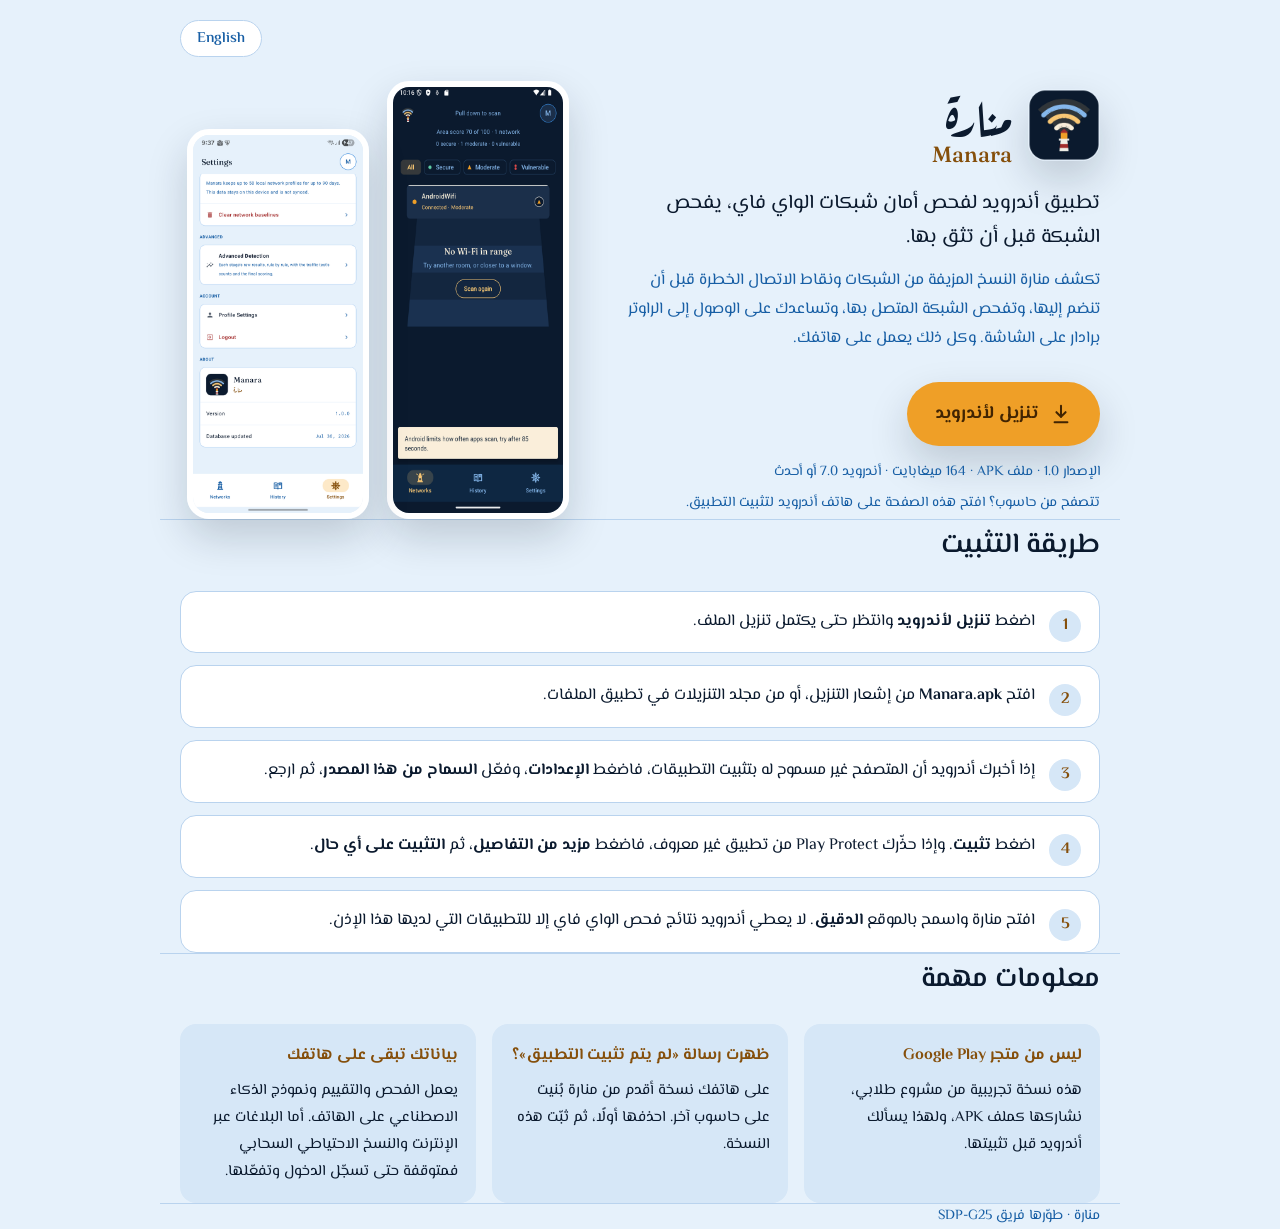
==== ar.html @ 1b04f1a7 "Add an Arabic version of the page" ====
<!doctype html>
<!--
  Manara download page, in Arabic (right to left). The English page is index.html; both use style.css.

  When you publish a new APK, update the places marked "UPDATE" in BOTH pages:
  the download link, the version, and the file size.
-->
<html lang="ar" dir="rtl">
<head>
  <meta charset="utf-8" />
  <meta name="viewport" content="width=device-width, initial-scale=1" />
  <title>منارة – تنزيل التطبيق لأندرويد</title>
  <meta name="description" content="منارة تطبيق أندرويد لفحص أمان شبكات الواي فاي قبل أن تثق بها. نزّل ملف APK." />
  <meta name="theme-color" content="#0B1A2E" />
  <link rel="icon" type="image/png" href="logo.png" />
  <link rel="preconnect" href="https://fonts.googleapis.com" />
  <link rel="preconnect" href="https://fonts.gstatic.com" crossorigin />
  <link href="https://fonts.googleapis.com/css2?family=Aref+Ruqaa&family=El+Messiri:wght@400;600;700&family=Fraunces:opsz,wght@9..144,500&display=swap" rel="stylesheet" />
  <link rel="stylesheet" href="style.css" />
</head>
<body>
  <header class="wrap">
    <nav class="topbar" aria-label="اللغة">
      <a class="lang-switch" href="index.html" lang="en" hreflang="en">English</a>
    </nav>

    <div class="hero">
      <div>
        <div class="brand">
          <img src="logo.png" alt="" width="72" height="72" />
          <h1>منارة <span class="alt-name" lang="en">Manara</span></h1>
        </div>
        <p class="tagline">تطبيق أندرويد لفحص أمان شبكات الواي فاي، يفحص الشبكة قبل أن تثق بها.</p>
        <p class="lede">
          تكشف منارة النسخ المزيفة من الشبكات ونقاط الاتصال الخطرة قبل أن تنضم إليها، وتفحص الشبكة
          المتصل بها، وتساعدك على الوصول إلى الراوتر برادار على الشاشة. وكل ذلك يعمل على هاتفك.
        </p>

        <!-- UPDATE: the download link -->
        <a class="download" href="Manara.apk" download>
          <svg viewBox="0 0 24 24" fill="none" stroke="currentColor" stroke-width="2.2" stroke-linecap="round" stroke-linejoin="round" aria-hidden="true">
            <path d="M12 3v12" /><path d="m7 10 5 5 5-5" /><path d="M5 21h14" />
          </svg>
          تنزيل لأندرويد
        </a>
        <!-- UPDATE: the version and the file size -->
        <p class="meta">الإصدار 1.0 · ملف APK · ‏164 ميغابايت · أندرويد 7.0 أو أحدث</p>
        <p class="desktop-hint">تتصفح من حاسوب؟ افتح هذه الصفحة على هاتف أندرويد لتثبيت التطبيق.</p>
      </div>

      <div class="shots">
        <img src="screenshots/scan-limit.png" width="540" height="1200"
             alt="تبويب الشبكات في منارة ليلًا، ويظهر فيه الشبكة المتصل بها وتقييم المنطقة" />
        <img src="screenshots/settings-tab.png" width="540" height="1200"
             alt="تبويب الإعدادات في منارة نهارًا، وفيه الكشف المتقدم وبطاقة حول التطبيق" />
      </div>
    </div>
  </header>

  <main>
    <section class="wrap" aria-labelledby="install">
      <h2 id="install">طريقة التثبيت</h2>
      <ol class="steps">
        <li>اضغط <strong>تنزيل لأندرويد</strong> وانتظر حتى يكتمل تنزيل الملف.</li>
        <li>افتح <strong><bdi>Manara.apk</bdi></strong> من إشعار التنزيل، أو من مجلد التنزيلات في تطبيق الملفات.</li>
        <li>إذا أخبرك أندرويد أن المتصفح غير مسموح له بتثبيت التطبيقات، فاضغط <strong>الإعدادات</strong>، وفعّل <strong>السماح من هذا المصدر</strong>، ثم ارجع.</li>
        <li>اضغط <strong>تثبيت</strong>. وإذا حذّرك Play Protect من تطبيق غير معروف، فاضغط <strong>مزيد من التفاصيل</strong>، ثم <strong>التثبيت على أي حال</strong>.</li>
        <li>افتح منارة واسمح بالموقع <strong>الدقيق</strong>. لا يعطي أندرويد نتائج فحص الواي فاي إلا للتطبيقات التي لديها هذا الإذن.</li>
      </ol>
    </section>

    <section class="wrap" aria-labelledby="good-to-know">
      <h2 id="good-to-know">معلومات مهمة</h2>
      <div class="notes">
        <div class="note">
          <h3>ليس من متجر Google Play</h3>
          <p>هذه نسخة تجريبية من مشروع طلابي، نشاركها كملف APK، ولهذا يسألك أندرويد قبل تثبيتها.</p>
        </div>
        <div class="note">
          <h3>ظهرت رسالة «لم يتم تثبيت التطبيق»؟</h3>
          <p>على هاتفك نسخة أقدم من منارة بُنيت على حاسوب آخر. احذفها أولًا، ثم ثبّت هذه النسخة.</p>
        </div>
        <div class="note">
          <h3>بياناتك تبقى على هاتفك</h3>
          <p>يعمل الفحص والتقييم ونموذج الذكاء الاصطناعي على الهاتف. أما البلاغات عبر الإنترنت والنسخ الاحتياطي السحابي فمتوقفة حتى تسجّل الدخول وتفعّلها.</p>
        </div>
      </div>
    </section>
  </main>

  <footer class="wrap">
    منارة · طوّرها فريق <bdi>SDP-G25</bdi>
  </footer>

  <script>
    // Show the "open this on your phone" hint everywhere except Android.
    if (!/Android/i.test(navigator.userAgent)) document.body.classList.add("is-desktop");
  </script>
</body>
</html>
---- style.css ----
/* Shared by index.html (English) and ar.html (Arabic, right to left). */

/* Manara's day and night colours, from the app's ui/theme/Color.kt */
:root {
  --page: #E6F1FB;      /* DaySky */
  --sea: #D6E7F7;       /* DaySea */
  --card: #FFFFFF;
  --text: #0B1A2E;      /* Navy */
  --text-2: #185FA5;    /* DeepBlue */
  --accent: #854F0B;    /* DarkAmber */
  --button: #EF9F27;    /* Amber */
  --on-button: #412402; /* AmberInk */
  --line: #B9D3EE;
  --shadow: 0 18px 40px rgba(11, 26, 46, 0.18);
  color-scheme: light;
}
@media (prefers-color-scheme: dark) {
  :root {
    --page: #0B1A2E;      /* Navy */
    --sea: #0E2742;       /* Sea */
    --card: #1B2F4A;      /* NavyRaised */
    --text: #FAEEDA;      /* WarmWhite */
    --text-2: #85B7EB;    /* SkyBlue */
    --accent: #FAC775;    /* Gold */
    --button: #FAC775;    /* Gold */
    --on-button: #412402; /* AmberInk */
    --line: #24405F;
    --shadow: 0 18px 40px rgba(0, 0, 0, 0.45);
    color-scheme: dark;
  }
}

* { box-sizing: border-box; }
html { -webkit-text-size-adjust: 100%; }
body {
  margin: 0;
  background: var(--page);
  color: var(--text);
  font: 16px/1.6 system-ui, -apple-system, "Segoe UI", Roboto, "Helvetica Neue", Arial, sans-serif;
}
/* Arabic text uses El Messiri, as in the app. */
html[lang="ar"] body,
.lang-switch:lang(ar) {
  font-family: "El Messiri", system-ui, -apple-system, "Segoe UI", Tahoma, sans-serif;
}
html[lang="ar"] body { line-height: 1.8; }
a { color: var(--text-2); }
.wrap { max-width: 960px; margin: 0 auto; padding: 0 20px; }

/* Language switch */
.topbar { display: flex; justify-content: flex-end; padding-top: 20px; }
.lang-switch {
  display: inline-block;
  padding: 4px 16px;
  border: 1px solid var(--line);
  border-radius: 999px;
  background: var(--card);
  color: var(--text-2);
  font-size: 15px;
  font-weight: 600;
  text-decoration: none;
}
.lang-switch:hover { border-color: var(--text-2); }
.lang-switch:focus-visible { outline: 3px solid var(--text-2); outline-offset: 2px; }

/* Hero */
header { padding-bottom: 40px; }
.hero {
  display: grid;
  grid-template-columns: 1.1fr 0.9fr;
  gap: 40px;
  align-items: center;
  margin-top: 24px;
}
.brand { display: flex; align-items: center; gap: 16px; margin-bottom: 20px; }
.brand img { width: 72px; height: 72px; border-radius: 18px; box-shadow: var(--shadow); }
h1 {
  font-family: "Fraunces", Georgia, serif;
  font-weight: 500;
  font-size: 44px;
  line-height: 1.05;
  margin: 0;
}
/* The name in the other language, under the main one. */
.alt-name {
  display: block;
  color: var(--accent);
  font-family: "Aref Ruqaa", serif;
  font-weight: 400;
  font-size: 26px;
  line-height: 1.2;
}
html[lang="ar"] h1 { font-family: "Aref Ruqaa", serif; font-weight: 400; font-size: 52px; line-height: 1.1; }
html[lang="ar"] .alt-name { font-family: "Fraunces", Georgia, serif; font-weight: 500; font-size: 22px; }

.tagline { font-size: 20px; line-height: 1.45; margin: 0 0 12px; }
html[lang="ar"] .tagline { line-height: 1.7; }
.lede { color: var(--text-2); margin: 0 0 28px; }

.download {
  display: inline-flex;
  align-items: center;
  gap: 12px;
  background: var(--button);
  color: var(--on-button);
  text-decoration: none;
  font-weight: 700;
  font-size: 18px;
  padding: 16px 28px;
  border-radius: 999px;
  box-shadow: var(--shadow);
  transition: transform 0.15s ease, filter 0.15s ease;
}
.download:hover { transform: translateY(-2px); filter: brightness(1.05); }
.download:focus-visible { outline: 3px solid var(--text-2); outline-offset: 3px; }
.download svg { width: 22px; height: 22px; flex: none; }
.meta { color: var(--text-2); font-size: 14px; margin: 14px 0 0; }
.desktop-hint { display: none; font-size: 14px; margin: 6px 0 0; color: var(--text-2); }
.is-desktop .desktop-hint { display: block; }

.shots { display: flex; justify-content: center; gap: 18px; }
.shots img {
  width: 46%;
  max-width: 220px;
  height: auto;
  border-radius: 22px;
  border: 6px solid var(--card);
  box-shadow: var(--shadow);
}
.shots img:nth-child(2) { margin-top: 48px; }

/* Sections */
section { padding: 40px 0; border-top: 1px solid var(--line); }
h2 {
  font-family: "Fraunces", Georgia, serif;
  font-weight: 500;
  font-size: 28px;
  margin: 0 0 20px;
}
html[lang="ar"] h2 { font-family: "El Messiri", serif; font-weight: 600; }
.steps { list-style: none; padding: 0; margin: 0; display: grid; gap: 12px; counter-reset: step; }
.steps li {
  counter-increment: step;
  background: var(--card);
  border: 1px solid var(--line);
  border-radius: 16px;
  padding-block: 16px;
  padding-inline: 64px 18px;
  position: relative;
}
.steps li::before {
  content: counter(step);
  position: absolute;
  inset-inline-start: 18px;
  top: 14px;
  width: 32px;
  height: 32px;
  border-radius: 50%;
  background: var(--sea);
  color: var(--accent);
  font-weight: 700;
  line-height: 1;
  display: grid;
  place-items: center;
}
html[lang="ar"] .steps li::before { top: 18px; }
.notes { display: grid; grid-template-columns: repeat(3, 1fr); gap: 16px; }
.note { background: var(--sea); border-radius: 16px; padding: 18px; }
.note h3 { margin: 0 0 6px; font-size: 16px; color: var(--accent); }
.note p { margin: 0; font-size: 15px; }

footer { padding: 32px 0 48px; color: var(--text-2); font-size: 14px; border-top: 1px solid var(--line); }

@media (max-width: 760px) {
  header { padding-bottom: 28px; }
  .hero { grid-template-columns: 1fr; gap: 36px; margin-top: 12px; }
  h1 { font-size: 38px; }
  html[lang="ar"] h1 { font-size: 46px; }
  .tagline { font-size: 18px; }
  .download { width: 100%; justify-content: center; }
  .notes { grid-template-columns: 1fr; }
  .shots img:nth-child(2) { margin-top: 32px; }
}
@media (prefers-reduced-motion: reduce) {
  .download { transition: none; }
  .download:hover { transform: none; }
}
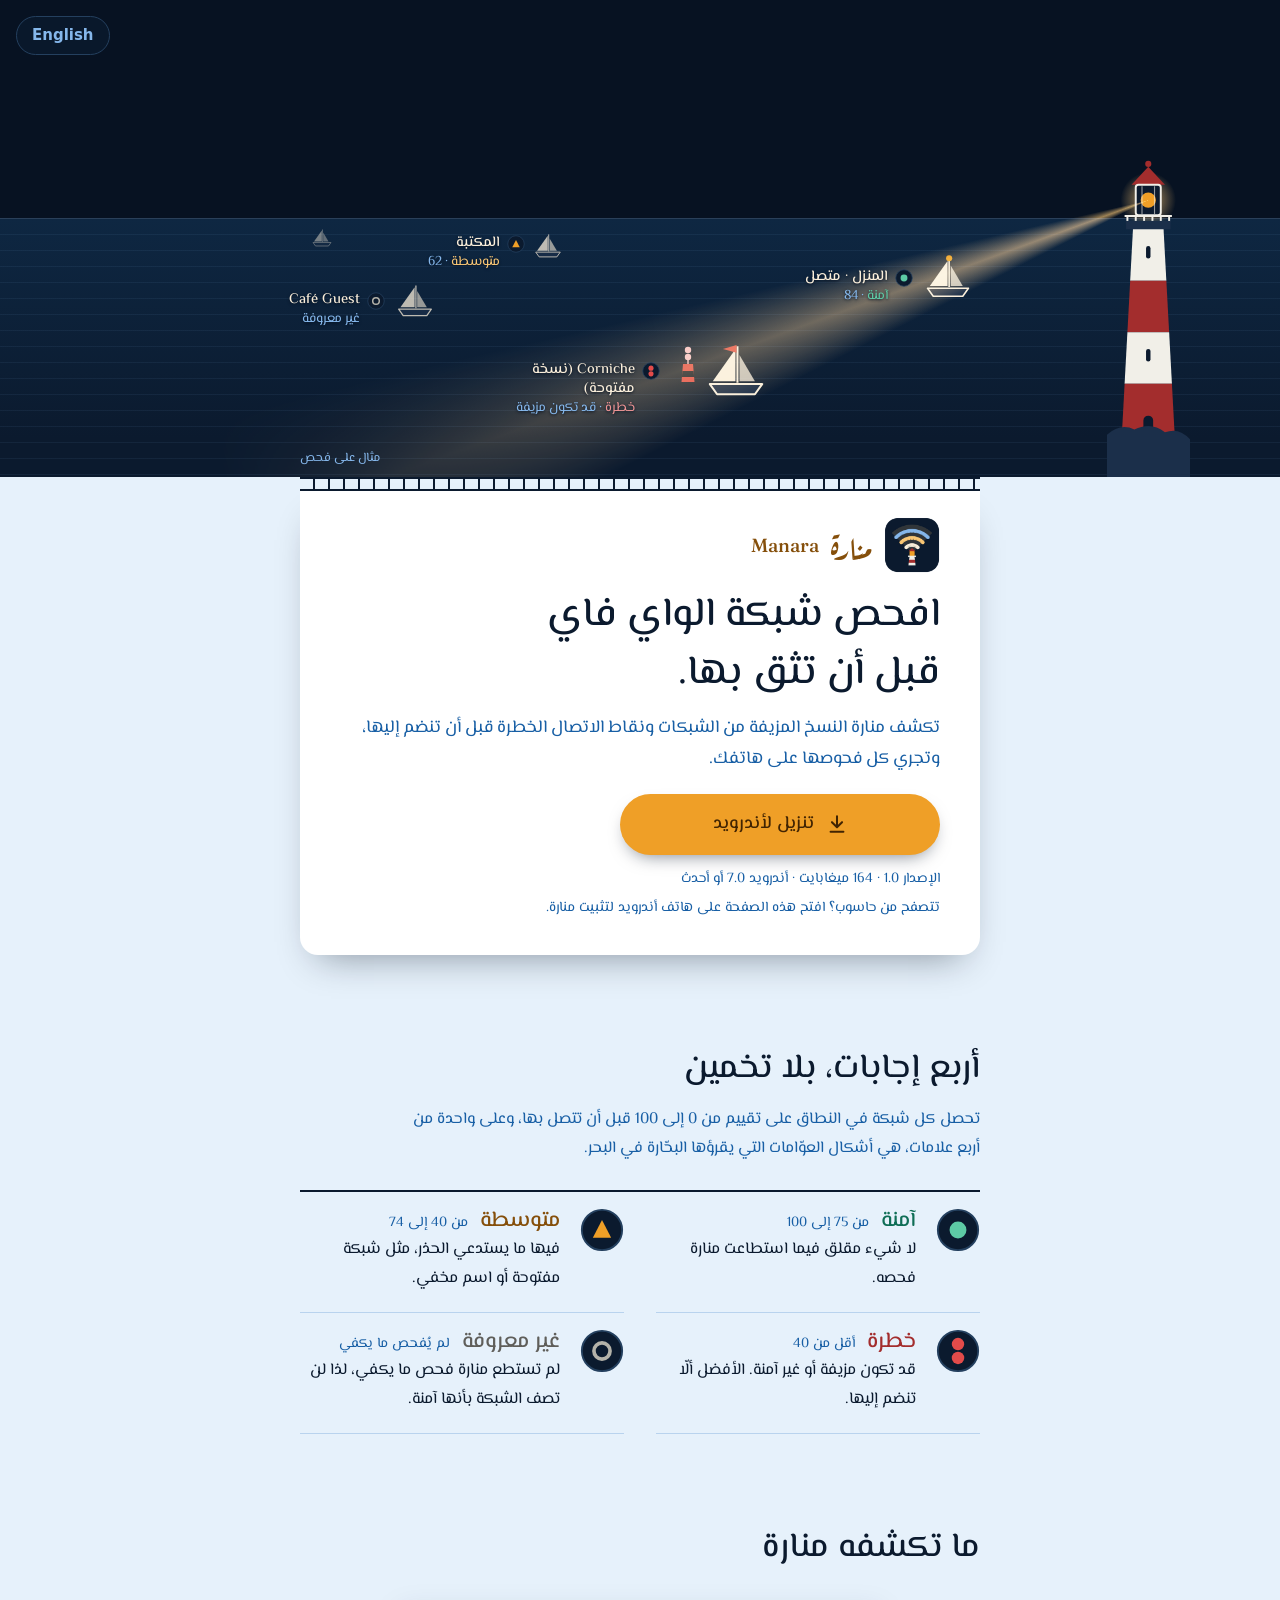
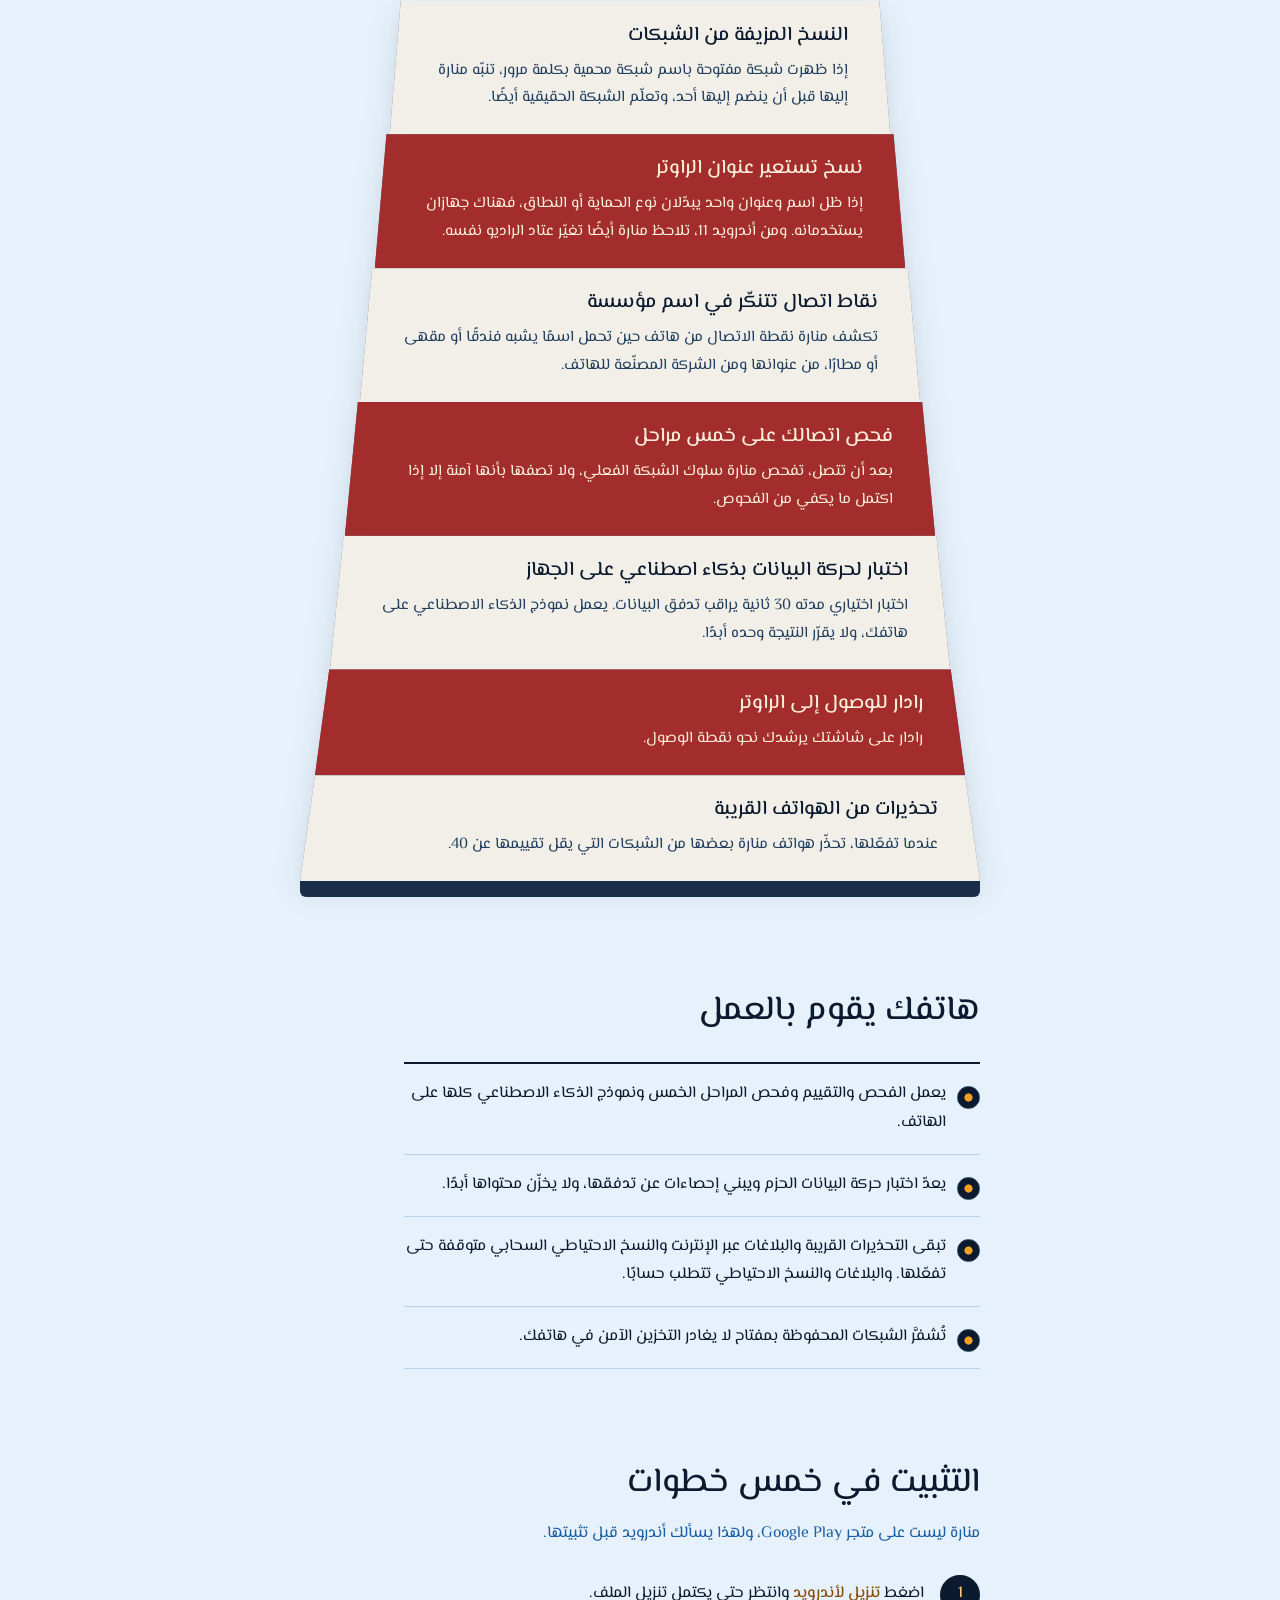
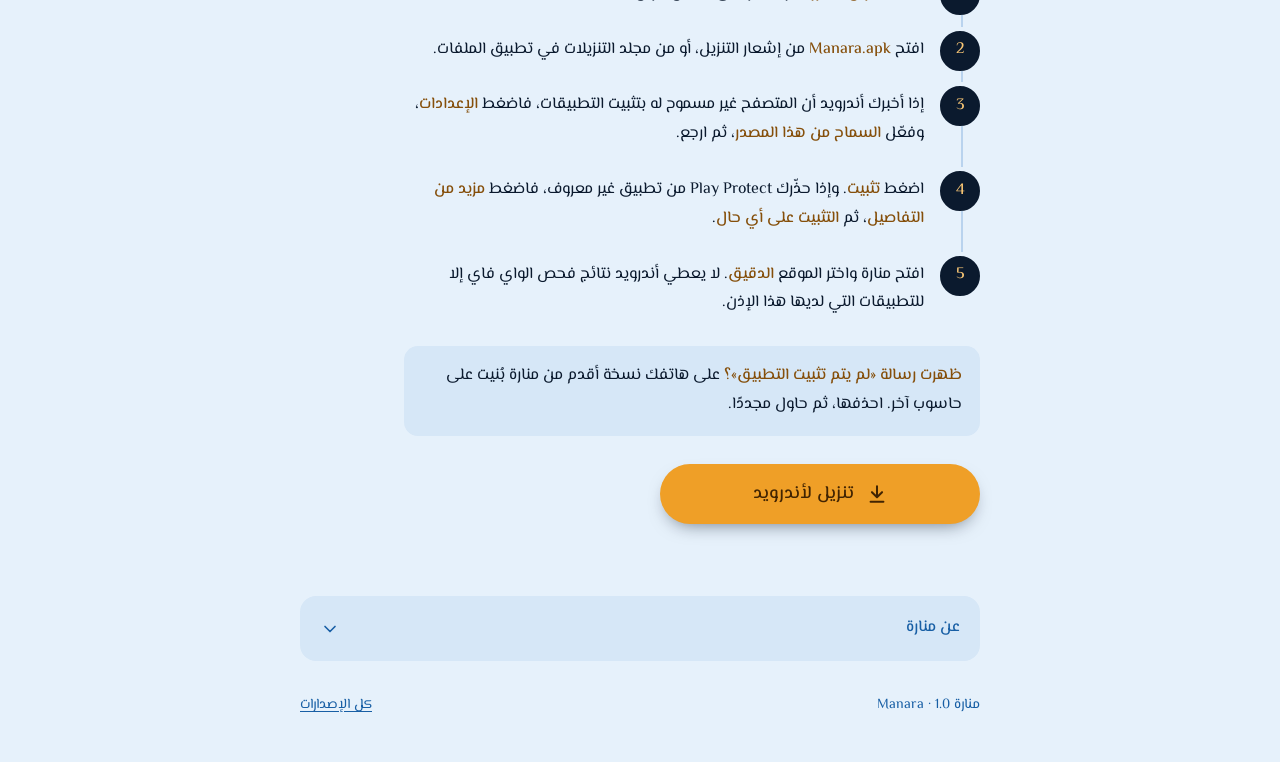
==== commit 91c94fac: "Rebuild the download page in the app's lighthouse world The page opens on the lantern room: Manara's" ====
--- a/ar.html
+++ b/ar.html
@@ -1,100 +1,170 @@
 <!doctype html>
-<!--
-  Manara download page, in Arabic (right to left). The English page is index.html; both use style.css.
-
-  When you publish a new APK, update the places marked "UPDATE" in BOTH pages:
-  the download link, the version, and the file size.
--->
 <html lang="ar" dir="rtl">
 <head>
   <meta charset="utf-8" />
   <meta name="viewport" content="width=device-width, initial-scale=1" />
-  <title>منارة – تنزيل التطبيق لأندرويد</title>
-  <meta name="description" content="منارة تطبيق أندرويد لفحص أمان شبكات الواي فاي قبل أن تثق بها. نزّل ملف APK." />
-  <meta name="theme-color" content="#0B1A2E" />
+  <title>منارة: افحص شبكة الواي&nbsp;فاي قبل أن تثق بها</title>
+  <meta name="description" content="منارة تطبيق أندرويد لفحص أمان شبكات الواي&nbsp;فاي. تكشف النسخ المزيفة من الشبكات ونقاط الاتصال الخطرة قبل أن تنضم إليها، وتجري كل فحوصها على هاتفك." />
+  <meta name="theme-color" content="#071222" />
   <link rel="icon" type="image/png" href="logo.png" />
-  <link rel="preconnect" href="https://fonts.googleapis.com" />
-  <link rel="preconnect" href="https://fonts.gstatic.com" crossorigin />
-  <link href="https://fonts.googleapis.com/css2?family=Aref+Ruqaa&family=El+Messiri:wght@400;600;700&family=Fraunces:opsz,wght@9..144,500&display=swap" rel="stylesheet" />
+  <link rel="preload" href="fonts/elmessiri-400.woff" as="font" type="font/woff" crossorigin />
   <link rel="stylesheet" href="style.css" />
 </head>
 <body>
-  <header class="wrap">
-    <nav class="topbar" aria-label="اللغة">
-      <a class="lang-switch" href="index.html" lang="en" hreflang="en">English</a>
-    </nav>
+  <svg width="0" height="0" style="position:absolute" aria-hidden="true" focusable="false">
+    <defs>
+      <symbol id="boat" viewBox="0 0 44 40">
+        <path d="M21 5v25" stroke="currentColor" stroke-width="1.4" />
+        <path d="M22.4 7 22.4 29H38Z" fill="currentColor" />
+        <path d="M19.6 11 19.6 29H9Z" fill="currentColor" opacity=".78" />
+        <path d="M4 31h36l-5 7H9Z" fill="#1B2F4A" stroke="currentColor" stroke-width="1.4" stroke-linejoin="round" />
+      </symbol>
+      <symbol id="m-secure" viewBox="0 0 24 24"><circle cx="12" cy="12" r="11" fill="#0B1A2E" stroke="#24405F" /><circle cx="12" cy="12" r="4.6" fill="#5DCAA5" /></symbol>
+      <symbol id="m-moderate" viewBox="0 0 24 24"><circle cx="12" cy="12" r="11" fill="#0B1A2E" stroke="#24405F" /><path d="M12 6.6 17 16.2H7Z" fill="#EF9F27" /></symbol>
+      <symbol id="m-vulnerable" viewBox="0 0 24 24"><circle cx="12" cy="12" r="11" fill="#0B1A2E" stroke="#24405F" /><circle cx="12" cy="8.2" r="3.4" fill="#E24B4A" /><circle cx="12" cy="15.8" r="3.4" fill="#E24B4A" /></symbol>
+      <symbol id="m-unknown" viewBox="0 0 24 24"><circle cx="12" cy="12" r="11" fill="#0B1A2E" stroke="#24405F" /><circle cx="12" cy="12" r="4.4" fill="none" stroke="#B4B2A9" stroke-width="2" /></symbol>
+      <symbol id="i-download" viewBox="0 0 24 24"><path d="M12 3.5v11.5M6.5 10l5.5 5.5 5.5-5.5M5 20.5h14" fill="none" stroke="currentColor" stroke-width="2.2" stroke-linecap="round" stroke-linejoin="round" /></symbol>
+      <symbol id="i-chevron" viewBox="0 0 24 24"><path d="m6 9 6 6 6-6" fill="none" stroke="currentColor" stroke-width="2" stroke-linecap="round" stroke-linejoin="round" /></symbol>
+    </defs>
+  </svg>
 
-    <div class="hero">
-      <div>
-        <div class="brand">
-          <img src="logo.png" alt="" width="72" height="72" />
-          <h1>منارة <span class="alt-name" lang="en">Manara</span></h1>
-        </div>
-        <p class="tagline">تطبيق أندرويد لفحص أمان شبكات الواي فاي، يفحص الشبكة قبل أن تثق بها.</p>
-        <p class="lede">
-          تكشف منارة النسخ المزيفة من الشبكات ونقاط الاتصال الخطرة قبل أن تنضم إليها، وتفحص الشبكة
-          المتصل بها، وتساعدك على الوصول إلى الراوتر برادار على الشاشة. وكل ذلك يعمل على هاتفك.
-        </p>
-
-        <!-- UPDATE: the download link -->
-        <a class="download" href="Manara.apk" download>
-          <svg viewBox="0 0 24 24" fill="none" stroke="currentColor" stroke-width="2.2" stroke-linecap="round" stroke-linejoin="round" aria-hidden="true">
-            <path d="M12 3v12" /><path d="m7 10 5 5 5-5" /><path d="M5 21h14" />
-          </svg>
-          تنزيل لأندرويد
-        </a>
-        <!-- UPDATE: the version and the file size -->
-        <p class="meta">الإصدار 1.0 · ملف APK · ‏164 ميغابايت · أندرويد 7.0 أو أحدث</p>
-        <p class="desktop-hint">تتصفح من حاسوب؟ افتح هذه الصفحة على هاتف أندرويد لتثبيت التطبيق.</p>
+  <header class="hero">
+    <a class="lang-switch" href="index.html" lang="en" hreflang="en" data-lang="en">English</a>
+    <figure class="scene">
+      <div class="art" aria-hidden="true">
+        <div class="sea"></div>
+        <svg class="lighthouse" viewBox="0 0 60 240">
+          <defs><radialGradient id="glow"><stop offset="0" stop-color="#FAC775" stop-opacity=".75" /><stop offset="1" stop-color="#FAC775" stop-opacity="0" /></radialGradient></defs>
+          <circle cx="30" cy="41" r="20" fill="url(#glow)" />
+          <path d="M18 30 30 17 42 30Z" fill="#A32D2D" /><circle cx="30" cy="15" r="2.2" fill="#A32D2D" />
+          <rect x="21" y="30" width="18" height="22" rx="2" fill="#0B1A2E" stroke="#F1EFE8" stroke-width="1.4" />
+          <circle cx="30" cy="41" r="5.5" fill="#EF9F27" />
+          <path d="M25.5 31v20M34.5 31v20" stroke="#F1EFE8" stroke-width=".8" opacity=".6" />
+          <path d="M13 52.5h34M15 52.5v4M21 52.5v4M27 52.5v4M33 52.5v4M39 52.5v4M45 52.5v4" stroke="#F1EFE8" stroke-width="1.4" />
+          <rect x="14" y="56" width="32" height="6" fill="#1B2F4A" />
+          <path d="M19 62h22l2 37H17Z" fill="#F1EFE8" />
+          <path d="M17 99h26l2 37H15Z" fill="#A32D2D" />
+          <path d="M15 136h30l2 37H13Z" fill="#F1EFE8" />
+          <path d="M13 173h34l2 37H11Z" fill="#A32D2D" />
+          <rect x="28.4" y="74" width="3.2" height="9" rx="1.6" fill="#0B1A2E" /><rect x="28.4" y="148" width="3.2" height="9" rx="1.6" fill="#0B1A2E" />
+          <rect x="26.5" y="196" width="7" height="14" rx="3.5" fill="#0B1A2E" />
+          <path d="M0 240v-27q8-9 18-5 10-8 22-2 10-5 20 4v30Z" fill="#1B2F4A" />
+        </svg>
+        <svg class="boat far b-far" viewBox="0 0 44 40"><use href="#boat" /></svg>
+        <svg class="boat mid b-library" viewBox="0 0 44 40"><use href="#boat" /></svg>
+        <svg class="boat b-home" viewBox="0 0 44 40"><use href="#boat" /><circle cx="21" cy="4.6" r="2.7" fill="#EF9F27" /></svg>
+        <svg class="boat mid b-cafe" viewBox="0 0 44 40"><use href="#boat" /></svg>
+        <svg class="boat b-copy" viewBox="0 0 44 40"><use href="#boat" /><path d="M21.6 4.2 31 6.8l-9.4 2.6Z" fill="#E24B4A" /></svg>
+        <svg class="buoy b-buoy" viewBox="0 0 16 40"><circle cx="8" cy="4" r="3.2" fill="#F7C1C1" /><circle cx="8" cy="11" r="3.2" fill="#F7C1C1" /><path d="M8 14v4" stroke="#F7C1C1" stroke-width="1.4" /><path d="M3 18h10l1.5 18h-13Z" fill="#E24B4A" /><path d="M2.4 25h11.2l.5 6H1.9Z" fill="#0B1A2E" /></svg>
+        <div class="beam"></div>
       </div>
-
-      <div class="shots">
-        <img src="screenshots/scan-limit.png" width="540" height="1200"
-             alt="تبويب الشبكات في منارة ليلًا، ويظهر فيه الشبكة المتصل بها وتقييم المنطقة" />
-        <img src="screenshots/settings-tab.png" width="540" height="1200"
-             alt="تبويب الإعدادات في منارة نهارًا، وفيه الكشف المتقدم وبطاقة حول التطبيق" />
-      </div>
-    </div>
+      <ul class="tags" aria-hidden="true">
+        <li class="tag t-library"><svg><use href="#m-moderate" /></svg><span><b>المكتبة</b><span class="v-moderate">متوسطة</span> · <span class="num">62</span></span></li>
+        <li class="tag t-home"><svg><use href="#m-secure" /></svg><span><b>المنزل · متصل</b><span class="v-secure">آمنة</span> · <span class="num">84</span></span></li>
+        <li class="tag t-cafe"><svg><use href="#m-unknown" /></svg><span><b><bdi>Café Guest</bdi></b>غير معروفة</span></li>
+        <li class="tag t-copy"><svg><use href="#m-vulnerable" /></svg><span><b><bdi>Corniche</bdi> (نسخة مفتوحة)</b><span class="v-vulnerable">خطرة</span> · قد تكون مزيفة</span></li>
+      </ul>
+      <figcaption>مثال على فحص<span class="sr-only">: يمرّ شعاع منارة فوق شبكات مرسومة كقوارب. شبكة المنزل آمنة، والمكتبة متوسطة، وشبكة Café Guest غير معروفة، ونسخة مفتوحة من Corniche خطرة لأنها قد تكون مزيفة.</span></figcaption>
+    </figure>
   </header>
 
   <main>
-    <section class="wrap" aria-labelledby="install">
-      <h2 id="install">طريقة التثبيت</h2>
-      <ol class="steps">
-        <li>اضغط <strong>تنزيل لأندرويد</strong> وانتظر حتى يكتمل تنزيل الملف.</li>
-        <li>افتح <strong><bdi>Manara.apk</bdi></strong> من إشعار التنزيل، أو من مجلد التنزيلات في تطبيق الملفات.</li>
-        <li>إذا أخبرك أندرويد أن المتصفح غير مسموح له بتثبيت التطبيقات، فاضغط <strong>الإعدادات</strong>، وفعّل <strong>السماح من هذا المصدر</strong>، ثم ارجع.</li>
-        <li>اضغط <strong>تثبيت</strong>. وإذا حذّرك Play Protect من تطبيق غير معروف، فاضغط <strong>مزيد من التفاصيل</strong>، ثم <strong>التثبيت على أي حال</strong>.</li>
-        <li>افتح منارة واسمح بالموقع <strong>الدقيق</strong>. لا يعطي أندرويد نتائج فحص الواي فاي إلا للتطبيقات التي لديها هذا الإذن.</li>
-      </ol>
+    <div class="gallery wrap">
+      <div class="railing" aria-hidden="true"></div>
+      <div class="card">
+        <p class="lockup"><img src="logo.png" alt="" width="56" height="56" /><span lang="ar">منارة</span><span lang="en">Manara</span></p>
+        <h1>افحص شبكة الواي&nbsp;فاي قبل أن تثق بها.</h1>
+        <p class="lede lede-short">كل الفحوص تجري على هاتفك.</p>
+        <p class="lede lede-long">تكشف منارة النسخ المزيفة من الشبكات ونقاط الاتصال الخطرة قبل أن تنضم إليها، وتجري كل فحوصها على هاتفك.</p>
+        <a class="download" href="https://github.com/MohammedAbdullah26/manara-website/releases/latest/download/Manara.apk" type="application/vnd.android.package-archive">
+          <svg aria-hidden="true"><use href="#i-download" /></svg>تنزيل لأندرويد
+        </a>
+        <!-- UPDATE when a new APK is released: version and size (also in index.html). -->
+        <p class="meta">الإصدار <span class="num">1.0</span> · <span class="num">164</span> ميغابايت · أندرويد <span class="num">7.0</span> أو أحدث</p>
+        <p class="hint">تتصفح من حاسوب؟ افتح هذه الصفحة على هاتف أندرويد لتثبيت منارة.</p>
+      </div>
+    </div>
+
+    <section class="wrap" aria-labelledby="answers">
+      <h2 id="answers">أربع إجابات، بلا تخمين</h2>
+      <p class="intro">تحصل كل شبكة في النطاق على تقييم من 0 إلى 100 قبل أن تتصل بها، وعلى واحدة من أربع علامات، هي أشكال العوّامات التي يقرؤها البحّارة في البحر.</p>
+      <ul class="legend">
+        <li class="secure"><svg aria-hidden="true"><use href="#m-secure" /></svg><h3>آمنة <small class="num">من 75 إلى 100</small></h3><p>لا شيء مقلق فيما استطاعت منارة فحصه.</p></li>
+        <li class="moderate"><svg aria-hidden="true"><use href="#m-moderate" /></svg><h3>متوسطة <small class="num">من 40 إلى 74</small></h3><p>فيها ما يستدعي الحذر، مثل شبكة مفتوحة أو اسم مخفي.</p></li>
+        <li class="vulnerable"><svg aria-hidden="true"><use href="#m-vulnerable" /></svg><h3>خطرة <small class="num">أقل من 40</small></h3><p>قد تكون مزيفة أو غير آمنة. الأفضل ألّا تنضم إليها.</p></li>
+        <li class="unknown"><svg aria-hidden="true"><use href="#m-unknown" /></svg><h3>غير معروفة <small>لم يُفحص ما يكفي</small></h3><p>لم تستطع منارة فحص ما يكفي، لذا لن تصف الشبكة بأنها آمنة.</p></li>
+      </ul>
     </section>
 
-    <section class="wrap" aria-labelledby="good-to-know">
-      <h2 id="good-to-know">معلومات مهمة</h2>
-      <div class="notes">
-        <div class="note">
-          <h3>ليس من متجر Google Play</h3>
-          <p>هذه نسخة تجريبية من مشروع طلابي، نشاركها كملف APK، ولهذا يسألك أندرويد قبل تثبيتها.</p>
+    <section class="wrap" aria-labelledby="catches">
+      <h2 id="catches">ما تكشفه منارة</h2>
+      <ul class="tower">
+        <li style="--i:1"><h3>النسخ المزيفة من الشبكات</h3><p>إذا ظهرت شبكة مفتوحة باسم شبكة محمية بكلمة مرور، تنبّه منارة إليها قبل أن ينضم إليها أحد، وتعلّم الشبكة الحقيقية أيضًا.</p></li>
+        <li style="--i:2"><h3>نسخ تستعير عنوان الراوتر</h3><p>إذا ظل اسم وعنوان واحد يبدّلان نوع الحماية أو النطاق، فهناك جهازان يستخدمانه. ومن أندرويد 11، تلاحظ منارة أيضًا تغيّر عتاد الراديو نفسه.</p></li>
+        <li style="--i:3"><h3>نقاط اتصال تتنكّر في اسم مؤسسة</h3><p>تكشف منارة نقطة الاتصال من هاتف حين تحمل اسمًا يشبه فندقًا أو مقهى أو مطارًا، من عنوانها ومن الشركة المصنّعة للهاتف.</p></li>
+        <li style="--i:4"><h3>فحص اتصالك على خمس مراحل</h3><p>بعد أن تتصل، تفحص منارة سلوك الشبكة الفعلي، ولا تصفها بأنها آمنة إلا إذا اكتمل ما يكفي من الفحوص.</p></li>
+        <li style="--i:5"><h3>اختبار لحركة البيانات بذكاء اصطناعي على الجهاز</h3><p>اختبار اختياري مدته 30 ثانية يراقب تدفق البيانات. يعمل نموذج الذكاء الاصطناعي على هاتفك، ولا يقرّر النتيجة وحده أبدًا.</p></li>
+        <li style="--i:6"><h3>رادار للوصول إلى الراوتر</h3><p>رادار على شاشتك يرشدك نحو نقطة الوصول.</p></li>
+        <li style="--i:7"><h3>تحذيرات من الهواتف القريبة</h3><p>عندما تفعّلها، تحذّر هواتف منارة بعضها من الشبكات التي يقل تقييمها عن 40.</p></li>
+      </ul>
+      <div class="tower-base" aria-hidden="true"></div>
+    </section>
+
+    <section class="wrap" aria-labelledby="privacy">
+      <h2 id="privacy">هاتفك يقوم بالعمل</h2>
+      <ul class="facts">
+        <li>يعمل الفحص والتقييم وفحص المراحل الخمس ونموذج الذكاء الاصطناعي كلها على الهاتف.</li>
+        <li>يعدّ اختبار حركة البيانات الحزم ويبني إحصاءات عن تدفقها، ولا يخزّن محتواها أبدًا.</li>
+        <li>تبقى التحذيرات القريبة والبلاغات عبر الإنترنت والنسخ الاحتياطي السحابي متوقفة حتى تفعّلها. والبلاغات والنسخ الاحتياطي تتطلب حسابًا.</li>
+        <li>تُشفَّر الشبكات المحفوظة بمفتاح لا يغادر التخزين الآمن في هاتفك.</li>
+      </ul>
+    </section>
+
+    <section class="wrap" aria-labelledby="install">
+      <h2 id="install">التثبيت في خمس خطوات</h2>
+      <p class="intro">منارة ليست على متجر Google Play، ولهذا يسألك أندرويد قبل تثبيتها.</p>
+      <ol class="steps">
+        <li><p>اضغط <strong>تنزيل لأندرويد</strong> وانتظر حتى يكتمل تنزيل الملف.</p></li>
+        <li><p>افتح <strong><bdi>Manara.apk</bdi></strong> من إشعار التنزيل، أو من مجلد التنزيلات في تطبيق الملفات.</p></li>
+        <li><p>إذا أخبرك أندرويد أن المتصفح غير مسموح له بتثبيت التطبيقات، فاضغط <strong>الإعدادات</strong>، وفعّل <strong>السماح من هذا المصدر</strong>، ثم ارجع.</p></li>
+        <li><p>اضغط <strong>تثبيت</strong>. وإذا حذّرك Play Protect من تطبيق غير معروف، فاضغط <strong>مزيد من التفاصيل</strong>، ثم <strong>التثبيت على أي حال</strong>.</p></li>
+        <li><p>افتح منارة واختر الموقع <strong>الدقيق</strong>. لا يعطي أندرويد نتائج فحص الواي&nbsp;فاي إلا للتطبيقات التي لديها هذا الإذن.</p></li>
+      </ol>
+      <p class="note"><strong>ظهرت رسالة «لم يتم تثبيت التطبيق»؟</strong> على هاتفك نسخة أقدم من منارة بُنيت على حاسوب آخر. احذفها، ثم حاول مجددًا.</p>
+      <a class="download close" href="https://github.com/MohammedAbdullah26/manara-website/releases/latest/download/Manara.apk" type="application/vnd.android.package-archive">
+        <svg aria-hidden="true"><use href="#i-download" /></svg>تنزيل لأندرويد
+      </a>
+    </section>
+
+    <div class="wrap">
+      <details class="fog">
+        <summary>عن منارة<svg aria-hidden="true"><use href="#i-chevron" /></svg></summary>
+        <div class="body">
+          <p>منارة مشروع تخرج (<span class="num">2026</span>) لفريق <bdi>SDP-G25</bdi> في جامعة قطر، قسم علوم وهندسة الحاسب، كلية الهندسة.</p>
+          <p>المشرف: <bdi>Dr. Mucahid Kutlu</bdi></p>
+          <p>الفريق:</p>
+          <ul>
+            <li><bdi>Mohammed Abdullah</bdi></li>
+            <li><bdi>Elfadil Ahmed</bdi></li>
+            <li><bdi>Ahmed Laghdaf</bdi></li>
+            <li><bdi>Faisal Bu-Shawareb</bdi></li>
+          </ul>
         </div>
-        <div class="note">
-          <h3>ظهرت رسالة «لم يتم تثبيت التطبيق»؟</h3>
-          <p>على هاتفك نسخة أقدم من منارة بُنيت على حاسوب آخر. احذفها أولًا، ثم ثبّت هذه النسخة.</p>
-        </div>
-        <div class="note">
-          <h3>بياناتك تبقى على هاتفك</h3>
-          <p>يعمل الفحص والتقييم ونموذج الذكاء الاصطناعي على الهاتف. أما البلاغات عبر الإنترنت والنسخ الاحتياطي السحابي فمتوقفة حتى تسجّل الدخول وتفعّلها.</p>
-        </div>
-      </div>
-    </section>
+      </details>
+    </div>
   </main>
 
   <footer class="wrap">
-    منارة · طوّرها فريق <bdi>SDP-G25</bdi>
+    <span>منارة <span class="num">1.0</span> · <span lang="en">Manara</span></span>
+    <a href="https://github.com/MohammedAbdullah26/manara-website/releases">كل الإصدارات</a>
   </footer>
 
   <script>
-    // Show the "open this on your phone" hint everywhere except Android.
-    if (!/Android/i.test(navigator.userAgent)) document.body.classList.add("is-desktop");
+    if (!/Android/i.test(navigator.userAgent)) document.documentElement.classList.add("not-android");
+    // Remember the language the visitor picks.
+    document.querySelectorAll("[data-lang]").forEach(function (a) {
+      a.addEventListener("click", function () { try { localStorage.setItem("manara-lang", a.dataset.lang); } catch (e) {} });
+    });
   </script>
 </body>
 </html>
--- a/style.css
+++ b/style.css
@@ -1,187 +1,430 @@
-/* Shared by index.html (English) and ar.html (Arabic, right to left). */
-
-/* Manara's day and night colours, from the app's ui/theme/Color.kt */
+/* Manara download page. Shared by index.html (English) and ar.html (Arabic, right to left).
+   Colours come from the app's ui/theme/Color.kt; fonts are the app's own, served from fonts/. */
+
+@font-face { font-family: "Fraunces"; src: url("fonts/fraunces-500.woff") format("woff"); font-weight: 500; font-display: swap; }
+@font-face { font-family: "El Messiri"; src: url("fonts/elmessiri-400.woff") format("woff"); font-weight: 400; font-display: swap; }
+@font-face { font-family: "El Messiri"; src: url("fonts/elmessiri-500.woff") format("woff"); font-weight: 500 700; font-display: swap; }
+@font-face { font-family: "Aref Ruqaa"; src: url("fonts/arefruqaa-wordmark.woff") format("woff"); font-weight: 400; font-display: block; }
+
 :root {
-  --page: #E6F1FB;      /* DaySky */
-  --sea: #D6E7F7;       /* DaySea */
-  --card: #FFFFFF;
-  --text: #0B1A2E;      /* Navy */
-  --text-2: #185FA5;    /* DeepBlue */
-  --accent: #854F0B;    /* DarkAmber */
-  --button: #EF9F27;    /* Amber */
-  --on-button: #412402; /* AmberInk */
-  --line: #B9D3EE;
-  --shadow: 0 18px 40px rgba(11, 26, 46, 0.18);
+  /* Fixed brand colours: the same by day and by night. */
+  --navy: #0B1A2E;
+  --navy-deep: #071222;
+  --sea: #0E2742;
+  --navy-raised: #1B2F4A;
+  --cream: #F1EFE8;
+  --brick: #A32D2D;
+  --amber: #EF9F27;
+  --gold: #FAC775;
+  --warm: #FAEEDA;
+  --sky-blue: #85B7EB;
+  --amber-ink: #412402;
+  --pale-red: #F7C1C1;
+  --mark-secure: #5DCAA5;
+  --mark-moderate: #EF9F27;
+  --mark-vulnerable: #E24B4A;
+  --mark-unknown: #B4B2A9;
+
+  /* Day: known by the painted daymark. */
+  --page: #E6F1FB;
+  --panel: #FFFFFF;
+  --band: #D6E7F7;
+  --text: #0B1A2E;
+  --text-2: #185FA5;
+  --accent: #854F0B;
+  --button: #EF9F27;
+  --on-button: #412402;
+  --rail: #0B1A2E;
+  --hair: #B9D3EE;
+  --fog: #D6E7F7;
+  --v-secure: #0F6E56;
+  --v-moderate: #854F0B;
+  --v-vulnerable: #A32D2D;
+  --v-unknown: #5F5E5A;
+
+  --body: system-ui, -apple-system, "Segoe UI", Roboto, "Helvetica Neue", Arial, sans-serif;
+  --title: "Fraunces", Georgia, serif;
+  --measure: 680px;
   color-scheme: light;
 }
 @media (prefers-color-scheme: dark) {
+  /* Night: lit by the lighthouse. */
   :root {
-    --page: #0B1A2E;      /* Navy */
-    --sea: #0E2742;       /* Sea */
-    --card: #1B2F4A;      /* NavyRaised */
-    --text: #FAEEDA;      /* WarmWhite */
-    --text-2: #85B7EB;    /* SkyBlue */
-    --accent: #FAC775;    /* Gold */
-    --button: #FAC775;    /* Gold */
-    --on-button: #412402; /* AmberInk */
-    --line: #24405F;
-    --shadow: 0 18px 40px rgba(0, 0, 0, 0.45);
+    --page: #0B1A2E;
+    --panel: #1B2F4A;
+    --band: #0E2742;
+    --text: #FAEEDA;
+    --text-2: #85B7EB;
+    --accent: #FAC775;
+    --button: #FAC775;
+    --on-button: #412402;
+    --rail: #F1EFE8;
+    --hair: #24405F;
+    --fog: #13263F;
+    --v-secure: #5DCAA5;
+    --v-moderate: #FAC775;
+    --v-vulnerable: #F09595;
+    --v-unknown: #B4B2A9;
     color-scheme: dark;
   }
 }
-
+html[lang="ar"] { --body: "El Messiri", system-ui, Tahoma, sans-serif; --title: "El Messiri", Tahoma, serif; }
+
+/* ---- Base and browser surfaces ---- */
 * { box-sizing: border-box; }
-html { -webkit-text-size-adjust: 100%; }
+html { -webkit-text-size-adjust: 100%; scrollbar-color: var(--text-2) var(--page); }
 body {
   margin: 0;
   background: var(--page);
   color: var(--text);
-  font: 16px/1.6 system-ui, -apple-system, "Segoe UI", Roboto, "Helvetica Neue", Arial, sans-serif;
-}
-/* Arabic text uses El Messiri, as in the app. */
-html[lang="ar"] body,
-.lang-switch:lang(ar) {
-  font-family: "El Messiri", system-ui, -apple-system, "Segoe UI", Tahoma, sans-serif;
+  font: 16px/1.6 var(--body);
+  caret-color: var(--accent);
 }
 html[lang="ar"] body { line-height: 1.8; }
-a { color: var(--text-2); }
-.wrap { max-width: 960px; margin: 0 auto; padding: 0 20px; }
-
-/* Language switch */
-.topbar { display: flex; justify-content: flex-end; padding-top: 20px; }
+::selection { background: var(--gold); color: var(--navy); }
+a { color: var(--text-2); text-decoration-thickness: 1px; text-underline-offset: 0.22em; }
+a:hover { color: var(--text); }
+/* Dark amber by day, gold by night; gold always in the night scene. */
+:focus-visible { outline: 3px solid var(--accent); outline-offset: 3px; border-radius: 6px; }
+.hero :focus-visible { outline-color: var(--gold); }
+h1, h2, h3 { font-family: var(--title); font-weight: 500; margin: 0; text-wrap: balance; }
+p { margin: 0; }
+.num { font-variant-numeric: tabular-nums; }
+.wrap { width: min(100% - 32px, var(--measure)); margin-inline: auto; }
+.sr-only { position: absolute; width: 1px; height: 1px; overflow: hidden; clip: rect(0 0 0 0); white-space: nowrap; }
+
+/* ---- The lantern room: always night, like the app's navy tile ---- */
+.hero { position: relative; }
+.scene {
+  --h: clamp(320px, 52svh, 460px);  /* scene height; the lighthouse is 70% of it */
+  --tx: max(14px, 4vw);             /* the lighthouse's distance from the leading edge */
+  position: relative;
+  height: var(--h);
+  margin: 0;
+  isolation: isolate;
+  background: var(--navy-deep);
+  color: var(--warm);
+}
+.art { position: absolute; inset: 0; overflow: hidden; }
+html[dir="rtl"] .art { transform: scaleX(-1); }
+.sea {
+  position: absolute;
+  inset: 46% 0 0;
+  background:
+    repeating-linear-gradient(180deg, transparent 0 15px, rgba(133, 183, 235, 0.07) 15px 16px),
+    linear-gradient(var(--sea), var(--navy) 85%);
+  box-shadow: 0 -1px 0 rgba(133, 183, 235, 0.28);
+}
+.lighthouse { position: absolute; left: var(--tx); bottom: 0; height: calc(var(--h) * 0.7); width: auto; z-index: 1; }
+/* The beam turns on the lantern: 50% across and 17% down the lighthouse drawing (viewBox 60 x 240). */
+.beam {
+  position: absolute;
+  left: calc(var(--tx) + var(--h) * 0.0875);
+  top: calc(var(--h) * 0.4196);
+  width: clamp(1000px, 210vw, 2800px);
+  aspect-ratio: 1;
+  translate: -50% -50%;
+  rotate: var(--rest);   /* with reduced motion, the beam rests on the fake copy */
+  background: conic-gradient(from 83deg, rgba(250, 199, 117, 0), rgba(250, 199, 117, 0.62) 7deg, rgba(250, 199, 117, 0) 14deg, transparent 14deg);
+  -webkit-mask-image: radial-gradient(circle closest-side, #000 4%, transparent 72%);
+  mask-image: radial-gradient(circle closest-side, #000 4%, transparent 72%);
+  mix-blend-mode: screen;
+  pointer-events: none;
+  z-index: 3;
+}
+@media (prefers-reduced-motion: no-preference) {
+  .beam { animation: sweep 9s linear infinite; }
+}
+/* The sweep crosses the sea, not the sky: from just above the horizon down to the nearest boat,
+   so it lights the far boats first and lands on the fake copy last. Angles are set per breakpoint
+   on .scene, from where the boats sit below the lantern. */
+@keyframes sweep {
+  0%   { rotate: var(--a0); opacity: 0; }
+  7%   { opacity: 1; }
+  68%  { rotate: var(--a1); opacity: 1; }
+  76%  { rotate: calc(var(--a1) + 4deg); opacity: 0; }
+  100% { rotate: calc(var(--a1) + 4deg); opacity: 0; }
+}
+.boat, .buoy { position: absolute; left: var(--x); top: var(--y); width: var(--s); height: auto; z-index: 2; color: var(--warm); }
+.boat.far { opacity: 0.45; }
+.boat.mid { opacity: 0.75; }
+/* Where each boat sits (x from the leading edge, y from the top, s its width). Each label is
+   placed from its own boat, so the two can't drift apart. On a phone, labels sit under the boats. */
+.scene {
+  --a0: -4deg; --a1: 52deg; --rest: 48deg;
+  --far-x: 80%;  --far-y: 47.5%; --far-s: 20px;
+  --lib-x: 63%;  --lib-y: 46.5%; --lib-s: 26px;
+  --home-x: 33%; --home-y: 52%;  --home-s: 42px;
+  --cafe-x: 74%; --cafe-y: 63%;  --cafe-s: 32px;
+  --copy-x: 42%; --copy-y: 72%;  --copy-s: 46px;
+  --buoy-x: 60%; --buoy-y: 73%;  --buoy-s: 12px;
+}
+.b-far     { --x: var(--far-x);  --y: var(--far-y);  --s: var(--far-s); }
+.b-library { --x: var(--lib-x);  --y: var(--lib-y);  --s: var(--lib-s); }
+.b-home    { --x: var(--home-x); --y: var(--home-y); --s: var(--home-s); }
+.b-cafe    { --x: var(--cafe-x); --y: var(--cafe-y); --s: var(--cafe-s); }
+.b-copy    { --x: var(--copy-x); --y: var(--copy-y); --s: var(--copy-s); }
+.b-buoy    { --x: var(--buoy-x); --y: var(--buoy-y); --s: var(--buoy-s); }
+.t-library { --lx: calc(var(--lib-x) - 6px);   --ly: calc(var(--lib-y) + var(--lib-s) * 0.92); }
+.t-home    { --lx: calc(var(--home-x) - 10px); --ly: calc(var(--home-y) + var(--home-s) * 0.92); }
+.t-cafe    { --lx: calc(var(--cafe-x) - 10px); --ly: calc(var(--cafe-y) + var(--cafe-s) * 0.92); }
+.t-copy    { --lx: calc(var(--copy-x) - 14px); --ly: calc(var(--copy-y) + var(--copy-s) * 0.92); }
+
+/* Labels sit above the beam so they stay readable while it passes. */
+.tags { position: absolute; inset: 0; margin: 0; padding: 0; list-style: none; z-index: 4; }
+.tag {
+  position: absolute;
+  inset-inline-start: var(--lx);
+  top: var(--ly);
+  display: flex;
+  gap: 7px;
+  align-items: flex-start;
+  max-width: 13.5em;
+  font-size: 12.5px;
+  line-height: 1.3;
+  color: var(--sky-blue);
+  text-shadow: 0 1px 3px var(--navy-deep);
+}
+.tag b { display: block; color: var(--warm); font-weight: 600; font-size: 13px; }
+.tag .v-vulnerable { color: #F09595; }
+.tag .v-secure { color: var(--mark-secure); }
+.tag .v-moderate { color: var(--gold); }
+.tag svg { flex: none; width: 18px; height: 18px; margin-top: 1px; }
+.scene figcaption {
+  position: absolute;
+  inset-inline-end: 14px;
+  bottom: 5px;
+  z-index: 4;
+  font-size: 12.5px;
+  color: var(--sky-blue);
+}
 .lang-switch {
-  display: inline-block;
-  padding: 4px 16px;
-  border: 1px solid var(--line);
+  position: absolute;
+  inset-inline-end: 16px;
+  top: 16px;
+  z-index: 5;
+  padding: 5px 15px;
+  border: 1px solid #24405F;
   border-radius: 999px;
-  background: var(--card);
-  color: var(--text-2);
+  background: rgba(11, 26, 46, 0.8);
+  color: var(--sky-blue);
   font-size: 15px;
   font-weight: 600;
   text-decoration: none;
 }
-.lang-switch:hover { border-color: var(--text-2); }
-.lang-switch:focus-visible { outline: 3px solid var(--text-2); outline-offset: 2px; }
-
-/* Hero */
-header { padding-bottom: 40px; }
-.hero {
-  display: grid;
-  grid-template-columns: 1.1fr 0.9fr;
-  gap: 40px;
+.lang-switch:hover { color: var(--warm); border-color: var(--sky-blue); }
+.lang-switch:lang(ar) { font-family: "El Messiri", Tahoma, sans-serif; }
+.lang-switch:lang(en) { font-family: system-ui, -apple-system, "Segoe UI", Roboto, sans-serif; }
+
+/* ---- The gallery: railing and card, where the download lives ---- */
+.gallery { position: relative; z-index: 1; }
+.railing {
+  height: 14px;
+  border-block: 2px solid var(--rail);
+  background: repeating-linear-gradient(90deg, transparent 0 13px, var(--rail) 13px 15px);
+}
+.card {
+  background: var(--panel);
+  border-radius: 0 0 18px 18px;
+  padding: 20px 20px 24px;
+  box-shadow: 0 18px 36px -18px rgba(7, 18, 34, 0.45);
+}
+.lockup { display: flex; align-items: center; gap: 12px; margin-bottom: 14px; }
+.lockup img { width: 44px; height: 44px; border-radius: 11px; flex: none; }
+.lockup span { font-family: "Fraunces", Georgia, serif; font-size: 26px; line-height: 1; }
+.lockup span[lang="ar"] { font-family: "Aref Ruqaa", serif; font-size: 24px; color: var(--accent); }
+html[lang="ar"] .lockup span[lang="ar"] { font-size: 32px; }
+html[lang="ar"] .lockup span[lang="en"] { font-size: 19px; color: var(--accent); }
+.card h1 { font-size: clamp(26px, 7vw, 40px); line-height: 1.12; letter-spacing: -0.01em; }
+html[lang="ar"] .card h1 { line-height: 1.45; letter-spacing: 0; }
+.card .lede { margin-top: 10px; color: var(--text-2); font-size: 16px; line-height: 1.5; max-width: 34em; }
+html[lang="ar"] .card .lede { line-height: 1.75; }
+/* Phones get a one-line lede so the scene keeps its share of the first screen. */
+.card .lede-long { display: none; }
+/* The app ships El Messiri at 400 and 500 only, so Arabic control names are marked by colour too. */
+html[lang="ar"] strong { font-weight: 500; color: var(--accent); }
+.download {
+  display: flex;
   align-items: center;
-  margin-top: 24px;
-}
-.brand { display: flex; align-items: center; gap: 16px; margin-bottom: 20px; }
-.brand img { width: 72px; height: 72px; border-radius: 18px; box-shadow: var(--shadow); }
-h1 {
-  font-family: "Fraunces", Georgia, serif;
-  font-weight: 500;
-  font-size: 44px;
-  line-height: 1.05;
-  margin: 0;
-}
-/* The name in the other language, under the main one. */
-.alt-name {
-  display: block;
-  color: var(--accent);
-  font-family: "Aref Ruqaa", serif;
-  font-weight: 400;
-  font-size: 26px;
-  line-height: 1.2;
-}
-html[lang="ar"] h1 { font-family: "Aref Ruqaa", serif; font-weight: 400; font-size: 52px; line-height: 1.1; }
-html[lang="ar"] .alt-name { font-family: "Fraunces", Georgia, serif; font-weight: 500; font-size: 22px; }
-
-.tagline { font-size: 20px; line-height: 1.45; margin: 0 0 12px; }
-html[lang="ar"] .tagline { line-height: 1.7; }
-.lede { color: var(--text-2); margin: 0 0 28px; }
-
-.download {
-  display: inline-flex;
-  align-items: center;
+  justify-content: center;
   gap: 12px;
+  margin-top: 20px;
+  min-height: 56px;
+  padding: 14px 28px;
+  border-radius: 999px;
   background: var(--button);
   color: var(--on-button);
+  font-size: 18px;
+  font-weight: 700;
   text-decoration: none;
-  font-weight: 700;
-  font-size: 18px;
-  padding: 16px 28px;
-  border-radius: 999px;
-  box-shadow: var(--shadow);
-  transition: transform 0.15s ease, filter 0.15s ease;
-}
-.download:hover { transform: translateY(-2px); filter: brightness(1.05); }
-.download:focus-visible { outline: 3px solid var(--text-2); outline-offset: 3px; }
+  box-shadow: 0 8px 18px -8px rgba(7, 18, 34, 0.55);
+  transition: transform 0.25s cubic-bezier(0.16, 1, 0.3, 1), filter 0.25s;
+}
+.download:hover { color: var(--on-button); filter: brightness(1.06); transform: translateY(-1px); }
+.download:active { transform: translateY(1px); }
 .download svg { width: 22px; height: 22px; flex: none; }
-.meta { color: var(--text-2); font-size: 14px; margin: 14px 0 0; }
-.desktop-hint { display: none; font-size: 14px; margin: 6px 0 0; color: var(--text-2); }
-.is-desktop .desktop-hint { display: block; }
-
-.shots { display: flex; justify-content: center; gap: 18px; }
-.shots img {
-  width: 46%;
-  max-width: 220px;
-  height: auto;
-  border-radius: 22px;
-  border: 6px solid var(--card);
-  box-shadow: var(--shadow);
-}
-.shots img:nth-child(2) { margin-top: 48px; }
-
-/* Sections */
-section { padding: 40px 0; border-top: 1px solid var(--line); }
-h2 {
-  font-family: "Fraunces", Georgia, serif;
-  font-weight: 500;
-  font-size: 28px;
-  margin: 0 0 20px;
-}
-html[lang="ar"] h2 { font-family: "El Messiri", serif; font-weight: 600; }
-.steps { list-style: none; padding: 0; margin: 0; display: grid; gap: 12px; counter-reset: step; }
+.meta { margin-top: 12px; text-align: center; color: var(--text-2); font-size: 14px; }
+.hint { display: none; margin-top: 4px; text-align: center; color: var(--text-2); font-size: 14px; }
+.not-android .hint { display: block; }
+
+/* ---- Sections ---- */
+section { padding-block: 64px 0; }
+section > h2 { font-size: clamp(26px, 6vw, 34px); line-height: 1.15; }
+html[lang="ar"] section > h2 { line-height: 1.5; }
+section > .intro { margin-top: 12px; color: var(--text-2); max-width: 36em; }
+
+/* Verdicts: the buoyage legend, each mark in its navy porthole. */
+.legend { list-style: none; margin: 26px 0 0; padding: 0; border-top: 2px solid var(--rail); }
+.legend li {
+  display: grid;
+  grid-template-columns: 48px 1fr;
+  gap: 2px 16px;
+  padding: 16px 0 18px;
+  border-bottom: 1px solid var(--hair);
+}
+.legend svg { grid-row: span 2; width: 44px; height: 44px; }
+.legend h3 { font-size: 22px; line-height: 1.2; display: flex; flex-wrap: wrap; align-items: baseline; gap: 4px 12px; }
+.legend h3 small { font-family: var(--body); font-size: 14px; font-weight: 400; color: var(--text-2); }
+.legend p { color: var(--text); }
+.legend .secure h3 { color: var(--v-secure); }
+.legend .moderate h3 { color: var(--v-moderate); }
+.legend .vulnerable h3 { color: var(--v-vulnerable); }
+.legend .unknown h3 { color: var(--v-unknown); }
+
+/* What Manara catches: the tower, cream and brick bands widening toward the foot. */
+.tower { list-style: none; margin: 28px 0 0; padding: 0; display: grid; gap: 0; }
+.tower li {
+  --step: 0.9%;
+  margin-inline: calc((7 - var(--i)) * var(--step));
+  padding: 18px calc(16px + 2.5%) 20px;
+  background: var(--cream);
+  color: var(--navy);
+  clip-path: polygon(2.2% 0, 97.8% 0, 100% 100%, 0 100%);
+}
+.tower li:nth-child(even) { background: var(--brick); color: var(--warm); }
+.tower li:first-child { border-radius: 4px 4px 0 0; }
+.tower h3 { font-size: 20px; line-height: 1.25; }
+html[lang="ar"] .tower h3 { line-height: 1.5; }
+.tower p { margin-top: 6px; font-size: 15.5px; }
+.tower li:nth-child(odd) p { color: #24405F; }
+.tower-base { height: 16px; background: var(--navy-raised); border-radius: 0 0 6px 6px; }
+/* By day the cream bands sit on a pale sky, so the tower gets a fine edge (clip-path drops borders). */
+@media (prefers-color-scheme: light) {
+  .tower { filter: drop-shadow(0 0 0.75px rgba(11, 26, 46, 0.6)) drop-shadow(0 10px 14px rgba(11, 26, 46, 0.12)); }
+}
+
+/* Privacy: plain facts, ruled like the gallery. */
+.facts { list-style: none; margin: 26px 0 0; padding: 0; border-top: 2px solid var(--rail); }
+.facts li { position: relative; padding: 16px 0 16px 34px; border-bottom: 1px solid var(--hair); }
+html[dir="rtl"] .facts li { padding: 16px 34px 16px 0; }
+/* Each fact is marked with a porthole holding the lantern's light. */
+.facts li::before {
+  content: "";
+  position: absolute;
+  inset-inline-start: 0;
+  top: 18px;
+  width: 21px;
+  height: 21px;
+  border-radius: 50%;
+  border: 1px solid #24405F;
+  background: radial-gradient(circle, var(--amber) 0 3.8px, var(--navy) 4.4px);
+}
+html[lang="ar"] .facts li::before { top: 22px; }
+
+/* Install: a course of five waypoints. */
+.steps { list-style: none; margin: 26px 0 0; padding: 0; counter-reset: step; }
 .steps li {
   counter-increment: step;
-  background: var(--card);
-  border: 1px solid var(--line);
-  border-radius: 16px;
-  padding-block: 16px;
-  padding-inline: 64px 18px;
   position: relative;
+  padding-inline-start: 56px;
+  padding-bottom: 22px;
 }
 .steps li::before {
   content: counter(step);
   position: absolute;
-  inset-inline-start: 18px;
-  top: 14px;
-  width: 32px;
-  height: 32px;
-  border-radius: 50%;
-  background: var(--sea);
-  color: var(--accent);
-  font-weight: 700;
-  line-height: 1;
+  inset-inline-start: 0;
+  top: 0;
+  width: 36px;
+  height: 36px;
   display: grid;
   place-items: center;
-}
-html[lang="ar"] .steps li::before { top: 18px; }
-.notes { display: grid; grid-template-columns: repeat(3, 1fr); gap: 16px; }
-.note { background: var(--sea); border-radius: 16px; padding: 18px; }
-.note h3 { margin: 0 0 6px; font-size: 16px; color: var(--accent); }
-.note p { margin: 0; font-size: 15px; }
-
-footer { padding: 32px 0 48px; color: var(--text-2); font-size: 14px; border-top: 1px solid var(--line); }
-
-@media (max-width: 760px) {
-  header { padding-bottom: 28px; }
-  .hero { grid-template-columns: 1fr; gap: 36px; margin-top: 12px; }
-  h1 { font-size: 38px; }
-  html[lang="ar"] h1 { font-size: 46px; }
-  .tagline { font-size: 18px; }
-  .download { width: 100%; justify-content: center; }
-  .notes { grid-template-columns: 1fr; }
-  .shots img:nth-child(2) { margin-top: 32px; }
+  border-radius: 50%;
+  background: var(--navy);
+  color: var(--gold);
+  border: 2px solid var(--rail);
+  font-weight: 700;
+  font-variant-numeric: tabular-nums;
+}
+.steps li:not(:last-child)::after {
+  content: "";
+  position: absolute;
+  inset-inline-start: 17px;
+  top: 40px;
+  bottom: 4px;
+  width: 2px;
+  background: var(--hair);
+}
+.steps li > p { padding-top: 5px; }
+.note { margin-top: 6px; padding: 16px 18px; background: var(--band); border-radius: 14px; }
+.note + .note { margin-top: 10px; }
+.note strong { color: var(--accent); }
+.close { margin-top: 28px; }
+
+/* About: the fog band at the foot of the tower, opened on tap. */
+.fog { margin-top: 72px; background: var(--fog); border-radius: 16px; }
+.fog summary {
+  display: flex;
+  align-items: center;
+  justify-content: space-between;
+  gap: 12px;
+  padding: 18px 20px;
+  cursor: pointer;
+  list-style: none;
+  color: var(--text-2);
+  font-weight: 600;
+}
+.fog summary::-webkit-details-marker { display: none; }
+.fog summary svg { width: 20px; height: 20px; transition: rotate 0.3s cubic-bezier(0.16, 1, 0.3, 1); }
+.fog[open] summary svg { rotate: 180deg; }
+.fog .body { padding: 0 20px 22px; }
+.fog .body p + p { margin-top: 10px; }
+.fog ul { margin: 8px 0 0; padding-inline-start: 20px; }
+
+footer { padding: 32px 0 44px; color: var(--text-2); font-size: 14px; display: flex; flex-wrap: wrap; gap: 6px 16px; justify-content: space-between; }
+
+/* ---- Wider screens ---- */
+@media (min-width: 760px) {
+  .scene { --tx: 7vw; --h: clamp(400px, 53svh, 560px); }
+  .lockup img { width: 56px; height: 56px; border-radius: 14px; }
+  .lockup span { font-size: 30px; }
+  .card .lede { font-size: 17.5px; }
+  .card .lede-short { display: none; }
+  .card .lede-long { display: block; }
+  .facts, .steps, .note, section > .intro { max-width: 64ch; }
+  .scene figcaption { inset-inline-end: max(14px, calc((100% - var(--measure)) / 2)); bottom: 8px; }
+  /* Wider seas spread the boats out, and labels move beside them. */
+  .scene {
+    --a0: -4deg; --a1: 26deg; --rest: 20deg;
+    --far-x: 74%;  --far-y: 47.5%; --far-s: 22px;
+    --lib-x: 56%;  --lib-y: 48.5%; --lib-s: 30px;
+    --home-x: 24%; --home-y: 53%;  --home-s: 50px;
+    --cafe-x: 66%; --cafe-y: 59%;  --cafe-s: 40px;
+    --copy-x: 40%; --copy-y: 71%;  --copy-s: 64px;
+    --buoy-x: calc(40% + 72px); --buoy-y: 72.5%; --buoy-s: 16px;
+  }
+  .t-library { --lx: calc(var(--lib-x) + var(--lib-s) + 8px);   --ly: calc(var(--lib-y) + var(--lib-s) * 0.1); }
+  .t-home    { --lx: calc(var(--home-x) + var(--home-s) + 10px); --ly: calc(var(--home-y) + var(--home-s) * 0.3); }
+  .t-cafe    { --lx: calc(var(--cafe-x) + var(--cafe-s) + 10px); --ly: calc(var(--cafe-y) + var(--cafe-s) * 0.25); }
+  .t-copy    { --lx: calc(var(--copy-x) + var(--copy-s) + 44px); --ly: calc(var(--copy-y) + var(--copy-s) * 0.35); }
+  .tag { font-size: 13.5px; }
+  .tag b { font-size: 14.5px; }
+  .card { padding: 26px 40px 34px; }
+  .download { display: inline-flex; min-width: 320px; }
+  .gallery .meta, .gallery .hint { text-align: start; }
+  .legend { display: grid; grid-template-columns: 1fr 1fr; column-gap: 32px; }
+  .tower li { --step: 2.2%; padding: 20px calc(22px + 3%) 22px; }
+  section { padding-top: 88px; }
 }
 @media (prefers-reduced-motion: reduce) {
-  .download { transition: none; }
-  .download:hover { transform: none; }
-}
+  .download, .fog summary svg { transition: none; }
+}
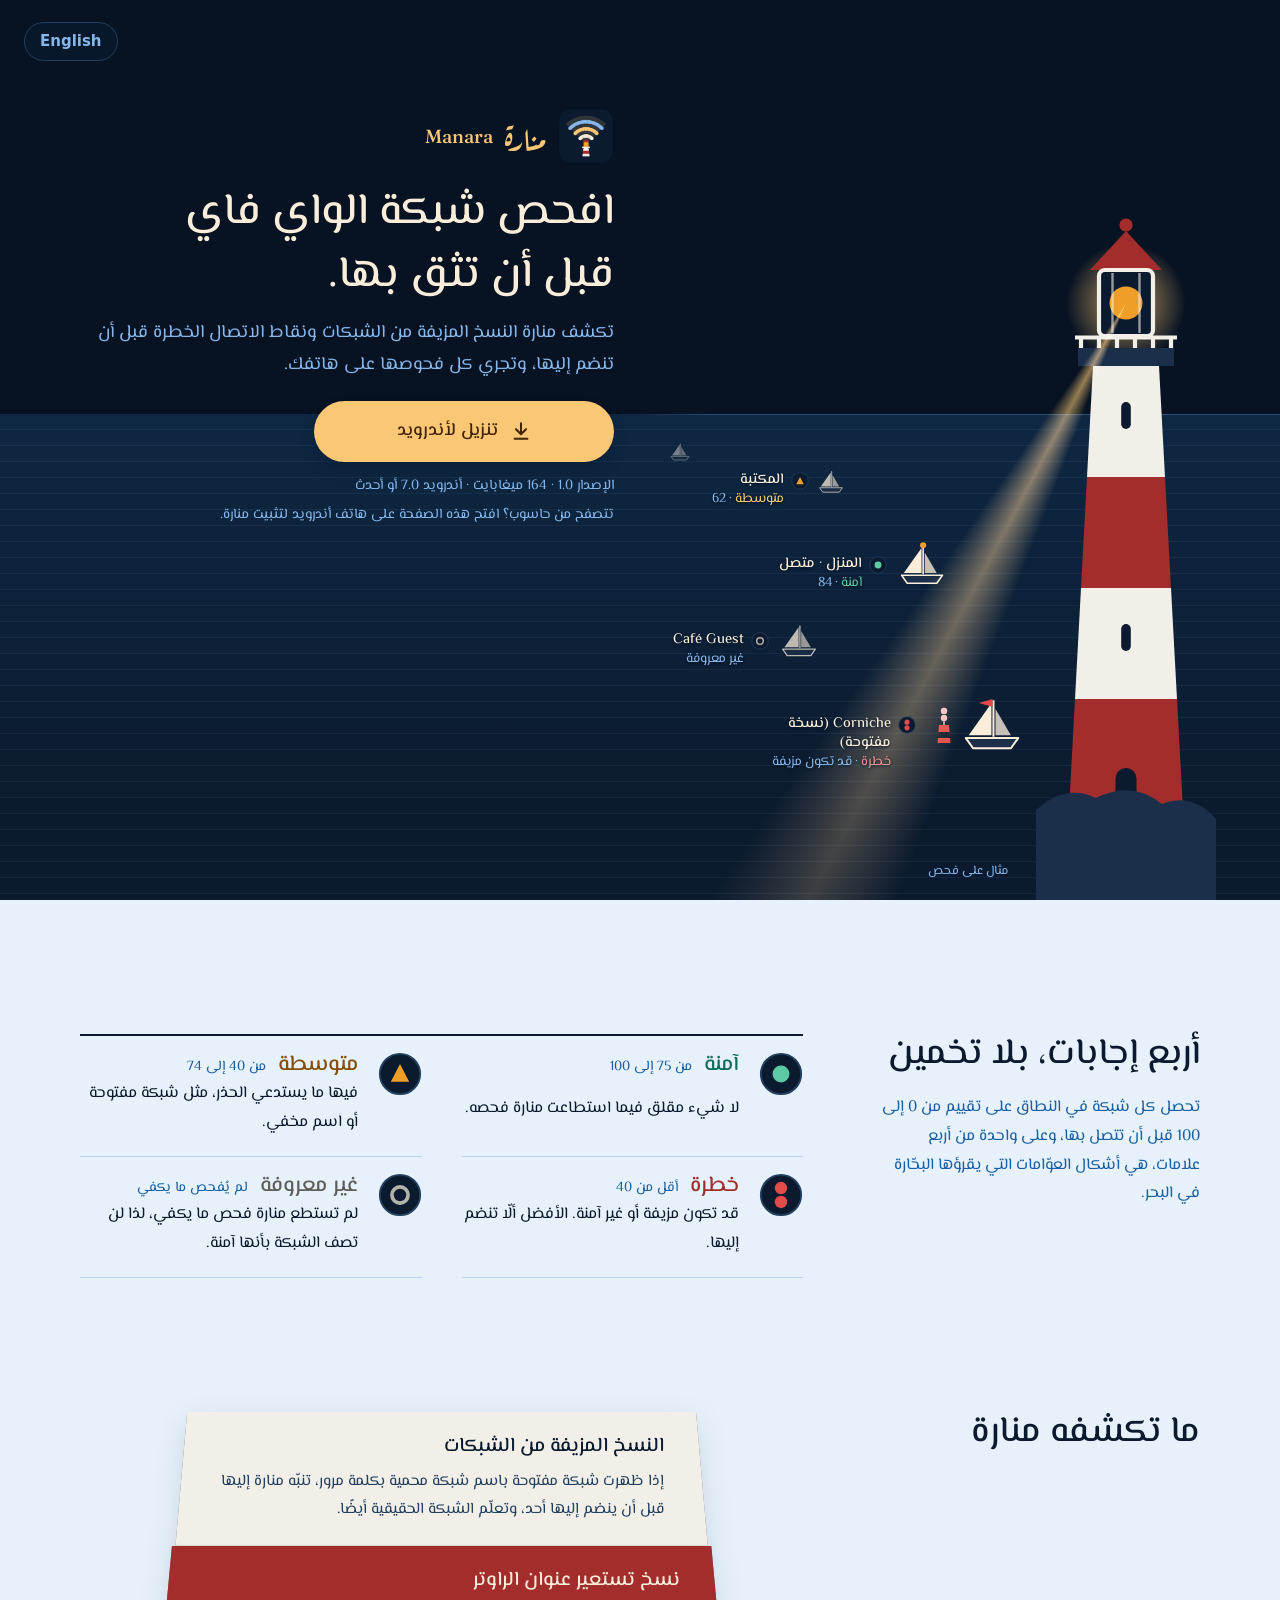
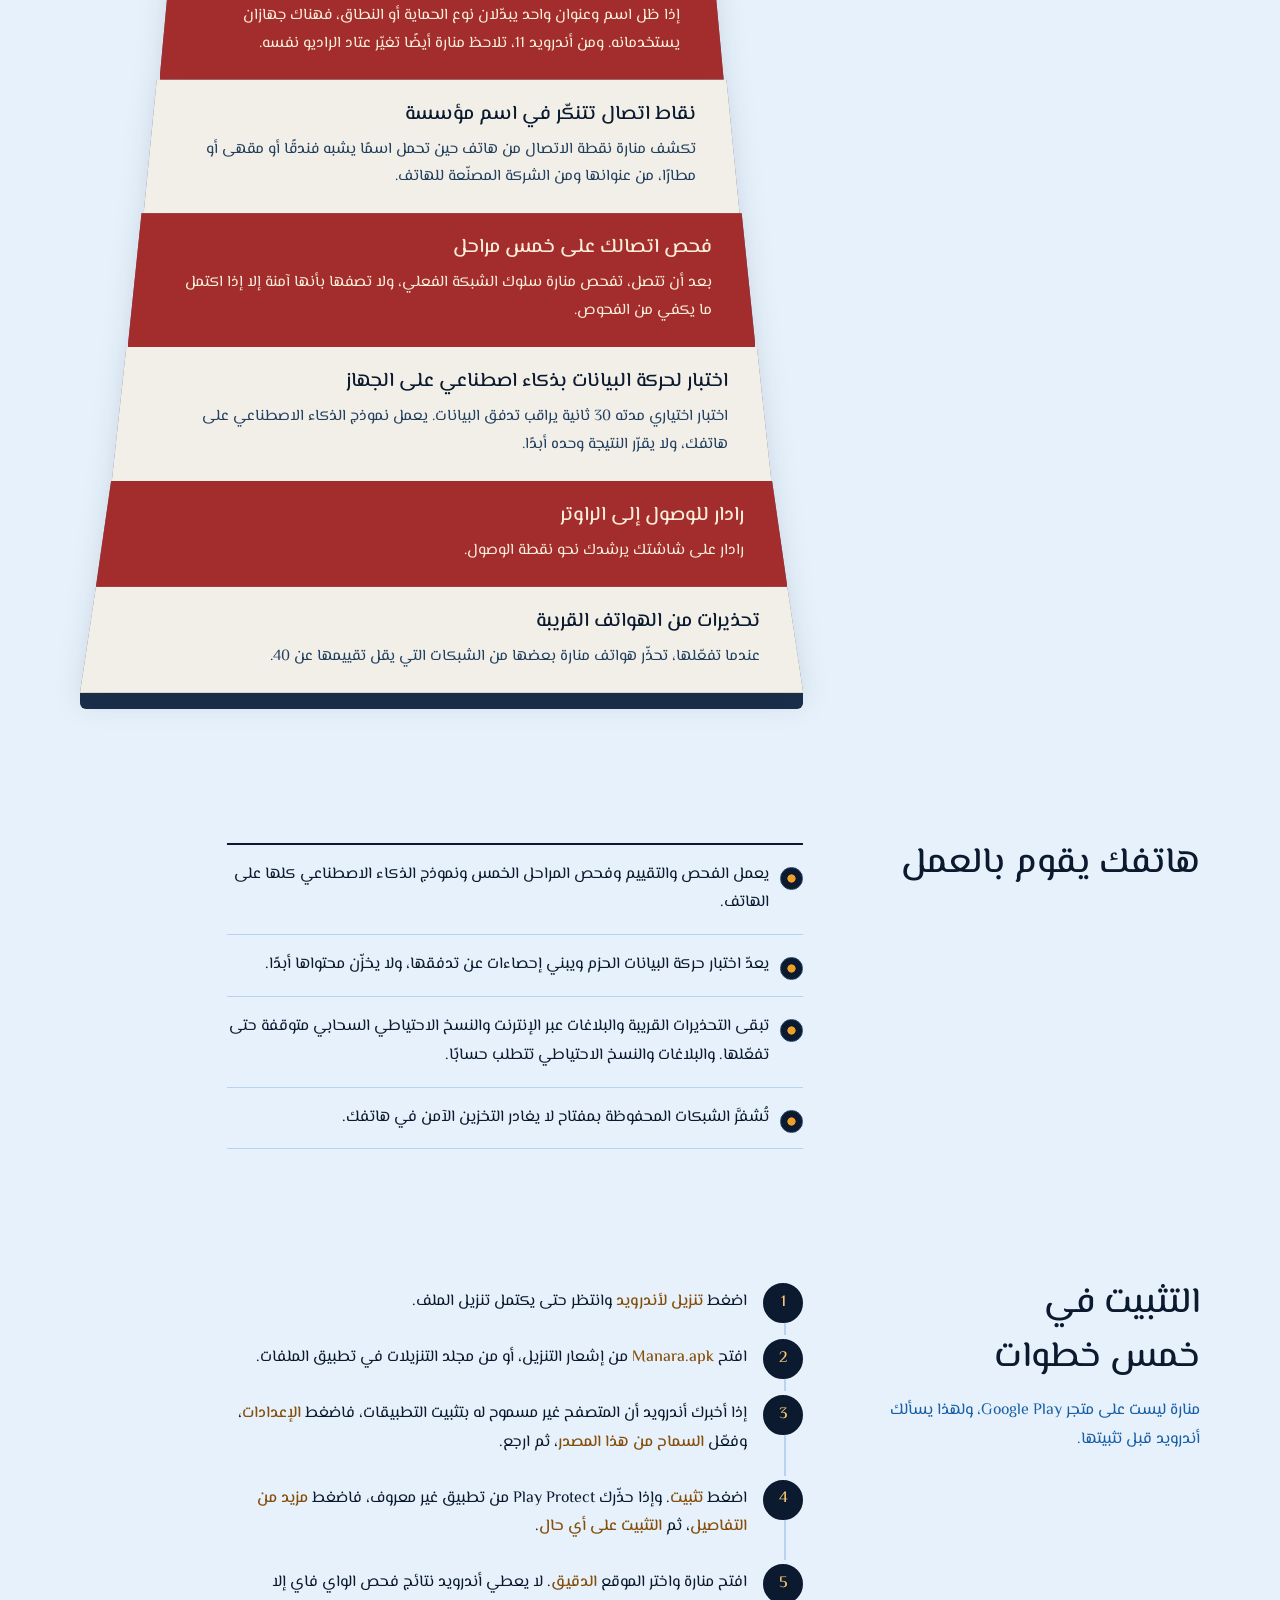
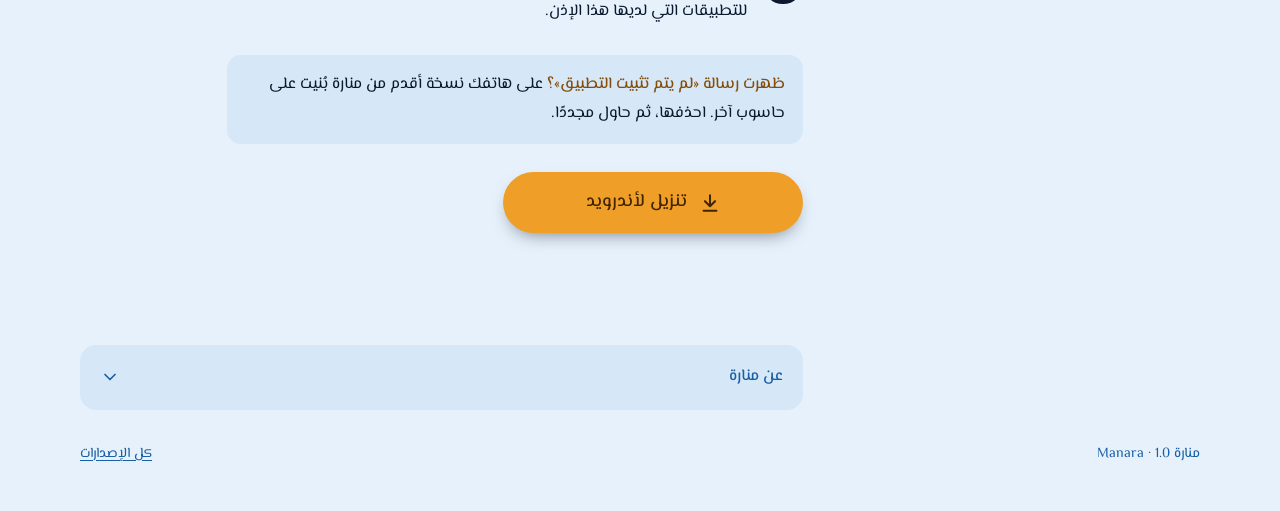
==== commit 1591b12d: "Give laptops their own layout On screens 1100px and wider, the lantern room fills the first screen w" ====
--- a/ar.html
+++ b/ar.html
@@ -86,57 +86,73 @@
     </div>
 
     <section class="wrap" aria-labelledby="answers">
-      <h2 id="answers">أربع إجابات، بلا تخمين</h2>
-      <p class="intro">تحصل كل شبكة في النطاق على تقييم من 0 إلى 100 قبل أن تتصل بها، وعلى واحدة من أربع علامات، هي أشكال العوّامات التي يقرؤها البحّارة في البحر.</p>
-      <ul class="legend">
-        <li class="secure"><svg aria-hidden="true"><use href="#m-secure" /></svg><h3>آمنة <small class="num">من 75 إلى 100</small></h3><p>لا شيء مقلق فيما استطاعت منارة فحصه.</p></li>
-        <li class="moderate"><svg aria-hidden="true"><use href="#m-moderate" /></svg><h3>متوسطة <small class="num">من 40 إلى 74</small></h3><p>فيها ما يستدعي الحذر، مثل شبكة مفتوحة أو اسم مخفي.</p></li>
-        <li class="vulnerable"><svg aria-hidden="true"><use href="#m-vulnerable" /></svg><h3>خطرة <small class="num">أقل من 40</small></h3><p>قد تكون مزيفة أو غير آمنة. الأفضل ألّا تنضم إليها.</p></li>
-        <li class="unknown"><svg aria-hidden="true"><use href="#m-unknown" /></svg><h3>غير معروفة <small>لم يُفحص ما يكفي</small></h3><p>لم تستطع منارة فحص ما يكفي، لذا لن تصف الشبكة بأنها آمنة.</p></li>
-      </ul>
+      <div class="head">
+        <h2 id="answers">أربع إجابات، بلا تخمين</h2>
+        <p class="intro">تحصل كل شبكة في النطاق على تقييم من 0 إلى 100 قبل أن تتصل بها، وعلى واحدة من أربع علامات، هي أشكال العوّامات التي يقرؤها البحّارة في البحر.</p>
+      </div>
+      <div class="content">
+        <ul class="legend">
+          <li class="secure"><svg aria-hidden="true"><use href="#m-secure" /></svg><h3>آمنة <small class="num">من 75 إلى 100</small></h3><p>لا شيء مقلق فيما استطاعت منارة فحصه.</p></li>
+          <li class="moderate"><svg aria-hidden="true"><use href="#m-moderate" /></svg><h3>متوسطة <small class="num">من 40 إلى 74</small></h3><p>فيها ما يستدعي الحذر، مثل شبكة مفتوحة أو اسم مخفي.</p></li>
+          <li class="vulnerable"><svg aria-hidden="true"><use href="#m-vulnerable" /></svg><h3>خطرة <small class="num">أقل من 40</small></h3><p>قد تكون مزيفة أو غير آمنة. الأفضل ألّا تنضم إليها.</p></li>
+          <li class="unknown"><svg aria-hidden="true"><use href="#m-unknown" /></svg><h3>غير معروفة <small>لم يُفحص ما يكفي</small></h3><p>لم تستطع منارة فحص ما يكفي، لذا لن تصف الشبكة بأنها آمنة.</p></li>
+        </ul>
+      </div>
     </section>
 
     <section class="wrap" aria-labelledby="catches">
-      <h2 id="catches">ما تكشفه منارة</h2>
-      <ul class="tower">
-        <li style="--i:1"><h3>النسخ المزيفة من الشبكات</h3><p>إذا ظهرت شبكة مفتوحة باسم شبكة محمية بكلمة مرور، تنبّه منارة إليها قبل أن ينضم إليها أحد، وتعلّم الشبكة الحقيقية أيضًا.</p></li>
-        <li style="--i:2"><h3>نسخ تستعير عنوان الراوتر</h3><p>إذا ظل اسم وعنوان واحد يبدّلان نوع الحماية أو النطاق، فهناك جهازان يستخدمانه. ومن أندرويد 11، تلاحظ منارة أيضًا تغيّر عتاد الراديو نفسه.</p></li>
-        <li style="--i:3"><h3>نقاط اتصال تتنكّر في اسم مؤسسة</h3><p>تكشف منارة نقطة الاتصال من هاتف حين تحمل اسمًا يشبه فندقًا أو مقهى أو مطارًا، من عنوانها ومن الشركة المصنّعة للهاتف.</p></li>
-        <li style="--i:4"><h3>فحص اتصالك على خمس مراحل</h3><p>بعد أن تتصل، تفحص منارة سلوك الشبكة الفعلي، ولا تصفها بأنها آمنة إلا إذا اكتمل ما يكفي من الفحوص.</p></li>
-        <li style="--i:5"><h3>اختبار لحركة البيانات بذكاء اصطناعي على الجهاز</h3><p>اختبار اختياري مدته 30 ثانية يراقب تدفق البيانات. يعمل نموذج الذكاء الاصطناعي على هاتفك، ولا يقرّر النتيجة وحده أبدًا.</p></li>
-        <li style="--i:6"><h3>رادار للوصول إلى الراوتر</h3><p>رادار على شاشتك يرشدك نحو نقطة الوصول.</p></li>
-        <li style="--i:7"><h3>تحذيرات من الهواتف القريبة</h3><p>عندما تفعّلها، تحذّر هواتف منارة بعضها من الشبكات التي يقل تقييمها عن 40.</p></li>
-      </ul>
-      <div class="tower-base" aria-hidden="true"></div>
+      <div class="head">
+        <h2 id="catches">ما تكشفه منارة</h2>
+      </div>
+      <div class="content">
+        <ul class="tower">
+          <li style="--i:1"><h3>النسخ المزيفة من الشبكات</h3><p>إذا ظهرت شبكة مفتوحة باسم شبكة محمية بكلمة مرور، تنبّه منارة إليها قبل أن ينضم إليها أحد، وتعلّم الشبكة الحقيقية أيضًا.</p></li>
+          <li style="--i:2"><h3>نسخ تستعير عنوان الراوتر</h3><p>إذا ظل اسم وعنوان واحد يبدّلان نوع الحماية أو النطاق، فهناك جهازان يستخدمانه. ومن أندرويد 11، تلاحظ منارة أيضًا تغيّر عتاد الراديو نفسه.</p></li>
+          <li style="--i:3"><h3>نقاط اتصال تتنكّر في اسم مؤسسة</h3><p>تكشف منارة نقطة الاتصال من هاتف حين تحمل اسمًا يشبه فندقًا أو مقهى أو مطارًا، من عنوانها ومن الشركة المصنّعة للهاتف.</p></li>
+          <li style="--i:4"><h3>فحص اتصالك على خمس مراحل</h3><p>بعد أن تتصل، تفحص منارة سلوك الشبكة الفعلي، ولا تصفها بأنها آمنة إلا إذا اكتمل ما يكفي من الفحوص.</p></li>
+          <li style="--i:5"><h3>اختبار لحركة البيانات بذكاء اصطناعي على الجهاز</h3><p>اختبار اختياري مدته 30 ثانية يراقب تدفق البيانات. يعمل نموذج الذكاء الاصطناعي على هاتفك، ولا يقرّر النتيجة وحده أبدًا.</p></li>
+          <li style="--i:6"><h3>رادار للوصول إلى الراوتر</h3><p>رادار على شاشتك يرشدك نحو نقطة الوصول.</p></li>
+          <li style="--i:7"><h3>تحذيرات من الهواتف القريبة</h3><p>عندما تفعّلها، تحذّر هواتف منارة بعضها من الشبكات التي يقل تقييمها عن 40.</p></li>
+        </ul>
+        <div class="tower-base" aria-hidden="true"></div>
+      </div>
     </section>
 
     <section class="wrap" aria-labelledby="privacy">
-      <h2 id="privacy">هاتفك يقوم بالعمل</h2>
-      <ul class="facts">
-        <li>يعمل الفحص والتقييم وفحص المراحل الخمس ونموذج الذكاء الاصطناعي كلها على الهاتف.</li>
-        <li>يعدّ اختبار حركة البيانات الحزم ويبني إحصاءات عن تدفقها، ولا يخزّن محتواها أبدًا.</li>
-        <li>تبقى التحذيرات القريبة والبلاغات عبر الإنترنت والنسخ الاحتياطي السحابي متوقفة حتى تفعّلها. والبلاغات والنسخ الاحتياطي تتطلب حسابًا.</li>
-        <li>تُشفَّر الشبكات المحفوظة بمفتاح لا يغادر التخزين الآمن في هاتفك.</li>
-      </ul>
+      <div class="head">
+        <h2 id="privacy">هاتفك يقوم بالعمل</h2>
+      </div>
+      <div class="content">
+        <ul class="facts">
+          <li>يعمل الفحص والتقييم وفحص المراحل الخمس ونموذج الذكاء الاصطناعي كلها على الهاتف.</li>
+          <li>يعدّ اختبار حركة البيانات الحزم ويبني إحصاءات عن تدفقها، ولا يخزّن محتواها أبدًا.</li>
+          <li>تبقى التحذيرات القريبة والبلاغات عبر الإنترنت والنسخ الاحتياطي السحابي متوقفة حتى تفعّلها. والبلاغات والنسخ الاحتياطي تتطلب حسابًا.</li>
+          <li>تُشفَّر الشبكات المحفوظة بمفتاح لا يغادر التخزين الآمن في هاتفك.</li>
+        </ul>
+      </div>
     </section>
 
     <section class="wrap" aria-labelledby="install">
-      <h2 id="install">التثبيت في خمس خطوات</h2>
-      <p class="intro">منارة ليست على متجر Google Play، ولهذا يسألك أندرويد قبل تثبيتها.</p>
-      <ol class="steps">
-        <li><p>اضغط <strong>تنزيل لأندرويد</strong> وانتظر حتى يكتمل تنزيل الملف.</p></li>
-        <li><p>افتح <strong><bdi>Manara.apk</bdi></strong> من إشعار التنزيل، أو من مجلد التنزيلات في تطبيق الملفات.</p></li>
-        <li><p>إذا أخبرك أندرويد أن المتصفح غير مسموح له بتثبيت التطبيقات، فاضغط <strong>الإعدادات</strong>، وفعّل <strong>السماح من هذا المصدر</strong>، ثم ارجع.</p></li>
-        <li><p>اضغط <strong>تثبيت</strong>. وإذا حذّرك Play Protect من تطبيق غير معروف، فاضغط <strong>مزيد من التفاصيل</strong>، ثم <strong>التثبيت على أي حال</strong>.</p></li>
-        <li><p>افتح منارة واختر الموقع <strong>الدقيق</strong>. لا يعطي أندرويد نتائج فحص الواي&nbsp;فاي إلا للتطبيقات التي لديها هذا الإذن.</p></li>
-      </ol>
-      <p class="note"><strong>ظهرت رسالة «لم يتم تثبيت التطبيق»؟</strong> على هاتفك نسخة أقدم من منارة بُنيت على حاسوب آخر. احذفها، ثم حاول مجددًا.</p>
-      <a class="download close" href="https://github.com/MohammedAbdullah26/manara-website/releases/latest/download/Manara.apk" type="application/vnd.android.package-archive">
-        <svg aria-hidden="true"><use href="#i-download" /></svg>تنزيل لأندرويد
-      </a>
+      <div class="head">
+        <h2 id="install">التثبيت في خمس خطوات</h2>
+        <p class="intro">منارة ليست على متجر Google Play، ولهذا يسألك أندرويد قبل تثبيتها.</p>
+      </div>
+      <div class="content">
+        <ol class="steps">
+          <li><p>اضغط <strong>تنزيل لأندرويد</strong> وانتظر حتى يكتمل تنزيل الملف.</p></li>
+          <li><p>افتح <strong><bdi>Manara.apk</bdi></strong> من إشعار التنزيل، أو من مجلد التنزيلات في تطبيق الملفات.</p></li>
+          <li><p>إذا أخبرك أندرويد أن المتصفح غير مسموح له بتثبيت التطبيقات، فاضغط <strong>الإعدادات</strong>، وفعّل <strong>السماح من هذا المصدر</strong>، ثم ارجع.</p></li>
+          <li><p>اضغط <strong>تثبيت</strong>. وإذا حذّرك Play Protect من تطبيق غير معروف، فاضغط <strong>مزيد من التفاصيل</strong>، ثم <strong>التثبيت على أي حال</strong>.</p></li>
+          <li><p>افتح منارة واختر الموقع <strong>الدقيق</strong>. لا يعطي أندرويد نتائج فحص الواي&nbsp;فاي إلا للتطبيقات التي لديها هذا الإذن.</p></li>
+        </ol>
+        <p class="note"><strong>ظهرت رسالة «لم يتم تثبيت التطبيق»؟</strong> على هاتفك نسخة أقدم من منارة بُنيت على حاسوب آخر. احذفها، ثم حاول مجددًا.</p>
+        <a class="download close" href="https://github.com/MohammedAbdullah26/manara-website/releases/latest/download/Manara.apk" type="application/vnd.android.package-archive">
+          <svg aria-hidden="true"><use href="#i-download" /></svg>تنزيل لأندرويد
+        </a>
+      </div>
     </section>
 
-    <div class="wrap">
+    <div class="wrap about">
       <details class="fog">
         <summary>عن منارة<svg aria-hidden="true"><use href="#i-chevron" /></svg></summary>
         <div class="body">
--- a/style.css
+++ b/style.css
@@ -96,7 +96,8 @@
 /* ---- The lantern room: always night, like the app's navy tile ---- */
 .hero { position: relative; }
 .scene {
-  --h: clamp(320px, 52svh, 460px);  /* scene height; the lighthouse is 70% of it */
+  --h: clamp(320px, 52svh, 460px);  /* scene height */
+  --lh: 0.7;                        /* the lighthouse's height, as a share of the scene */
   --tx: max(14px, 4vw);             /* the lighthouse's distance from the leading edge */
   position: relative;
   height: var(--h);
@@ -115,19 +116,20 @@
     linear-gradient(var(--sea), var(--navy) 85%);
   box-shadow: 0 -1px 0 rgba(133, 183, 235, 0.28);
 }
-.lighthouse { position: absolute; left: var(--tx); bottom: 0; height: calc(var(--h) * 0.7); width: auto; z-index: 1; }
-/* The beam turns on the lantern: 50% across and 17% down the lighthouse drawing (viewBox 60 x 240). */
+.lighthouse { position: absolute; left: var(--tx); bottom: 0; height: calc(var(--h) * var(--lh)); width: auto; z-index: 1; }
+/* The beam turns on the lantern: 50% across and 17% down the lighthouse drawing (viewBox 60 x 240),
+   so x = tx + width / 2 = tx + h * lh / 8, and y = h - h * lh + 0.17 * h * lh. */
 .beam {
   position: absolute;
-  left: calc(var(--tx) + var(--h) * 0.0875);
-  top: calc(var(--h) * 0.4196);
+  left: calc(var(--tx) + var(--h) * var(--lh) / 8);
+  top: calc(var(--h) * (1 - 0.829 * var(--lh)));
   width: clamp(1000px, 210vw, 2800px);
   aspect-ratio: 1;
   translate: -50% -50%;
   rotate: var(--rest);   /* with reduced motion, the beam rests on the fake copy */
   background: conic-gradient(from 83deg, rgba(250, 199, 117, 0), rgba(250, 199, 117, 0.62) 7deg, rgba(250, 199, 117, 0) 14deg, transparent 14deg);
-  -webkit-mask-image: radial-gradient(circle closest-side, #000 4%, transparent 72%);
-  mask-image: radial-gradient(circle closest-side, #000 4%, transparent 72%);
+  -webkit-mask-image: radial-gradient(circle closest-side, var(--navy) 4%, transparent 72%);
+  mask-image: radial-gradient(circle closest-side, var(--navy) 4%, transparent 72%);
   mix-blend-mode: screen;
   pointer-events: none;
   z-index: 3;
@@ -268,10 +270,11 @@
 .not-android .hint { display: block; }
 
 /* ---- Sections ---- */
+/* Each section is a head (heading and intro) and its content; wide screens set them side by side. */
 section { padding-block: 64px 0; }
-section > h2 { font-size: clamp(26px, 6vw, 34px); line-height: 1.15; }
-html[lang="ar"] section > h2 { line-height: 1.5; }
-section > .intro { margin-top: 12px; color: var(--text-2); max-width: 36em; }
+section h2 { font-size: clamp(26px, 6vw, 34px); line-height: 1.15; }
+html[lang="ar"] section h2 { line-height: 1.5; }
+.head .intro { margin-top: 12px; color: var(--text-2); max-width: 36em; }
 
 /* Verdicts: the buoyage legend, each mark in its navy porthole. */
 .legend { list-style: none; margin: 26px 0 0; padding: 0; border-top: 2px solid var(--rail); }
@@ -394,13 +397,11 @@
 
 /* ---- Wider screens ---- */
 @media (min-width: 760px) {
-  .scene { --tx: 7vw; --h: clamp(400px, 53svh, 560px); }
+  .scene { --tx: 7vw; --h: clamp(300px, 44svh, 560px); }
   .lockup img { width: 56px; height: 56px; border-radius: 14px; }
   .lockup span { font-size: 30px; }
   .card .lede { font-size: 17.5px; }
-  .card .lede-short { display: none; }
-  .card .lede-long { display: block; }
-  .facts, .steps, .note, section > .intro { max-width: 64ch; }
+  .facts, .steps, .note, .head .intro { max-width: 64ch; }
   .scene figcaption { inset-inline-end: max(14px, calc((100% - var(--measure)) / 2)); bottom: 8px; }
   /* Wider seas spread the boats out, and labels move beside them. */
   .scene {
@@ -408,7 +409,7 @@
     --far-x: 74%;  --far-y: 47.5%; --far-s: 22px;
     --lib-x: 56%;  --lib-y: 48.5%; --lib-s: 30px;
     --home-x: 24%; --home-y: 53%;  --home-s: 50px;
-    --cafe-x: 66%; --cafe-y: 59%;  --cafe-s: 40px;
+    --cafe-x: 66%; --cafe-y: 66%;  --cafe-s: 40px;
     --copy-x: 40%; --copy-y: 71%;  --copy-s: 64px;
     --buoy-x: calc(40% + 72px); --buoy-y: 72.5%; --buoy-s: 16px;
   }
@@ -425,6 +426,85 @@
   .tower li { --step: 2.2%; padding: 20px calc(22px + 3%) 22px; }
   section { padding-top: 88px; }
 }
+
+/* ---- Laptops and up: the night scene fills the first screen. The lighthouse stands taller at
+   the leading edge, the boats ride the sea between it and the copy, and the name, headline and
+   download are set straight into the night sky, with no card. ---- */
+@media (min-width: 1100px) {
+  :root { --measure: 1120px; --hero-h: clamp(600px, 100svh, 980px); }
+  body { position: relative; }
+  .scene {
+    --h: var(--hero-h);
+    --lh: 0.8;
+    --tx: 5vw;
+    /* From the lantern, the boats lie 12 to 61 degrees down: the far boat first, the copy last. */
+    --a0: 2deg; --a1: 70deg; --rest: 62deg;
+    --far-x: 46%;  --far-y: 49%;   --far-s: 22px;
+    --lib-x: 34%;  --lib-y: 52%;   --lib-s: 28px;
+    --home-x: 26%; --home-y: 60%;  --home-s: 50px;
+    --cafe-x: 36%; --cafe-y: 69%;  --cafe-s: 40px;
+    --copy-x: 20%; --copy-y: 77%;  --copy-s: 64px;
+    --buoy-x: calc(20% + 72px); --buoy-y: 78.5%; --buoy-s: 16px;
+  }
+  .scene figcaption {
+    inset-inline-start: calc(var(--tx) + var(--h) * var(--lh) / 4 + 28px);
+    inset-inline-end: auto;
+    bottom: 18px;
+  }
+  .lang-switch { top: 22px; inset-inline-end: 24px; }
+  /* The horizon's pale line fades out before it reaches the copy set across the sea. */
+  .sea {
+    box-shadow: none;
+    background:
+      linear-gradient(90deg, rgba(133, 183, 235, 0.28) 0 44%, rgba(133, 183, 235, 0) 50%) top / 100% 1px no-repeat,
+      repeating-linear-gradient(180deg, transparent 0 15px, rgba(133, 183, 235, 0.07) 15px 16px),
+      linear-gradient(var(--sea), var(--navy) 85%);
+  }
+
+  /* The gallery leaves the flow and is set in the sky, across the sea from the lighthouse. */
+  .gallery {
+    position: absolute;
+    top: calc(var(--hero-h) * 0.12);
+    inset-inline-end: 6vw;
+    width: min(600px, 42vw);
+    margin: 0;
+    z-index: 6;
+  }
+  .gallery .railing { display: none; }
+  .gallery .card {
+    /* The sky is night in both modes, so the copy keeps the night colours. */
+    --text: var(--warm);
+    --text-2: var(--sky-blue);
+    --accent: var(--gold);
+    --button: var(--gold);
+    --on-button: var(--amber-ink);
+    color: var(--text);
+    background: none;
+    box-shadow: none;
+    padding: 0;
+    border-radius: 0;
+  }
+  .lockup { margin-bottom: 18px; }
+  .card h1 { font-size: clamp(40px, 3.4vw, 54px); }
+  .card .lede { font-size: 18px; }
+  .card .lede-short { display: none; }
+  .card .lede-long { display: block; }
+  .download { min-width: 300px; }
+
+  /* Sections: the heading stays in view while its content scrolls beside it. */
+  section, .about {
+    display: grid;
+    grid-template-columns: minmax(240px, 320px) minmax(0, 1fr);
+    column-gap: clamp(48px, 6vw, 96px);
+    align-items: start;
+  }
+  section { padding-top: 128px; }
+  section h2 { font-size: 36px; }
+  .head { position: sticky; top: 48px; }
+  .content > :first-child { margin-top: 6px; }
+  .about > .fog { grid-column: 2; margin-top: 112px; }
+  .legend { column-gap: 40px; }
+}
 @media (prefers-reduced-motion: reduce) {
   .download, .fog summary svg { transition: none; }
 }
